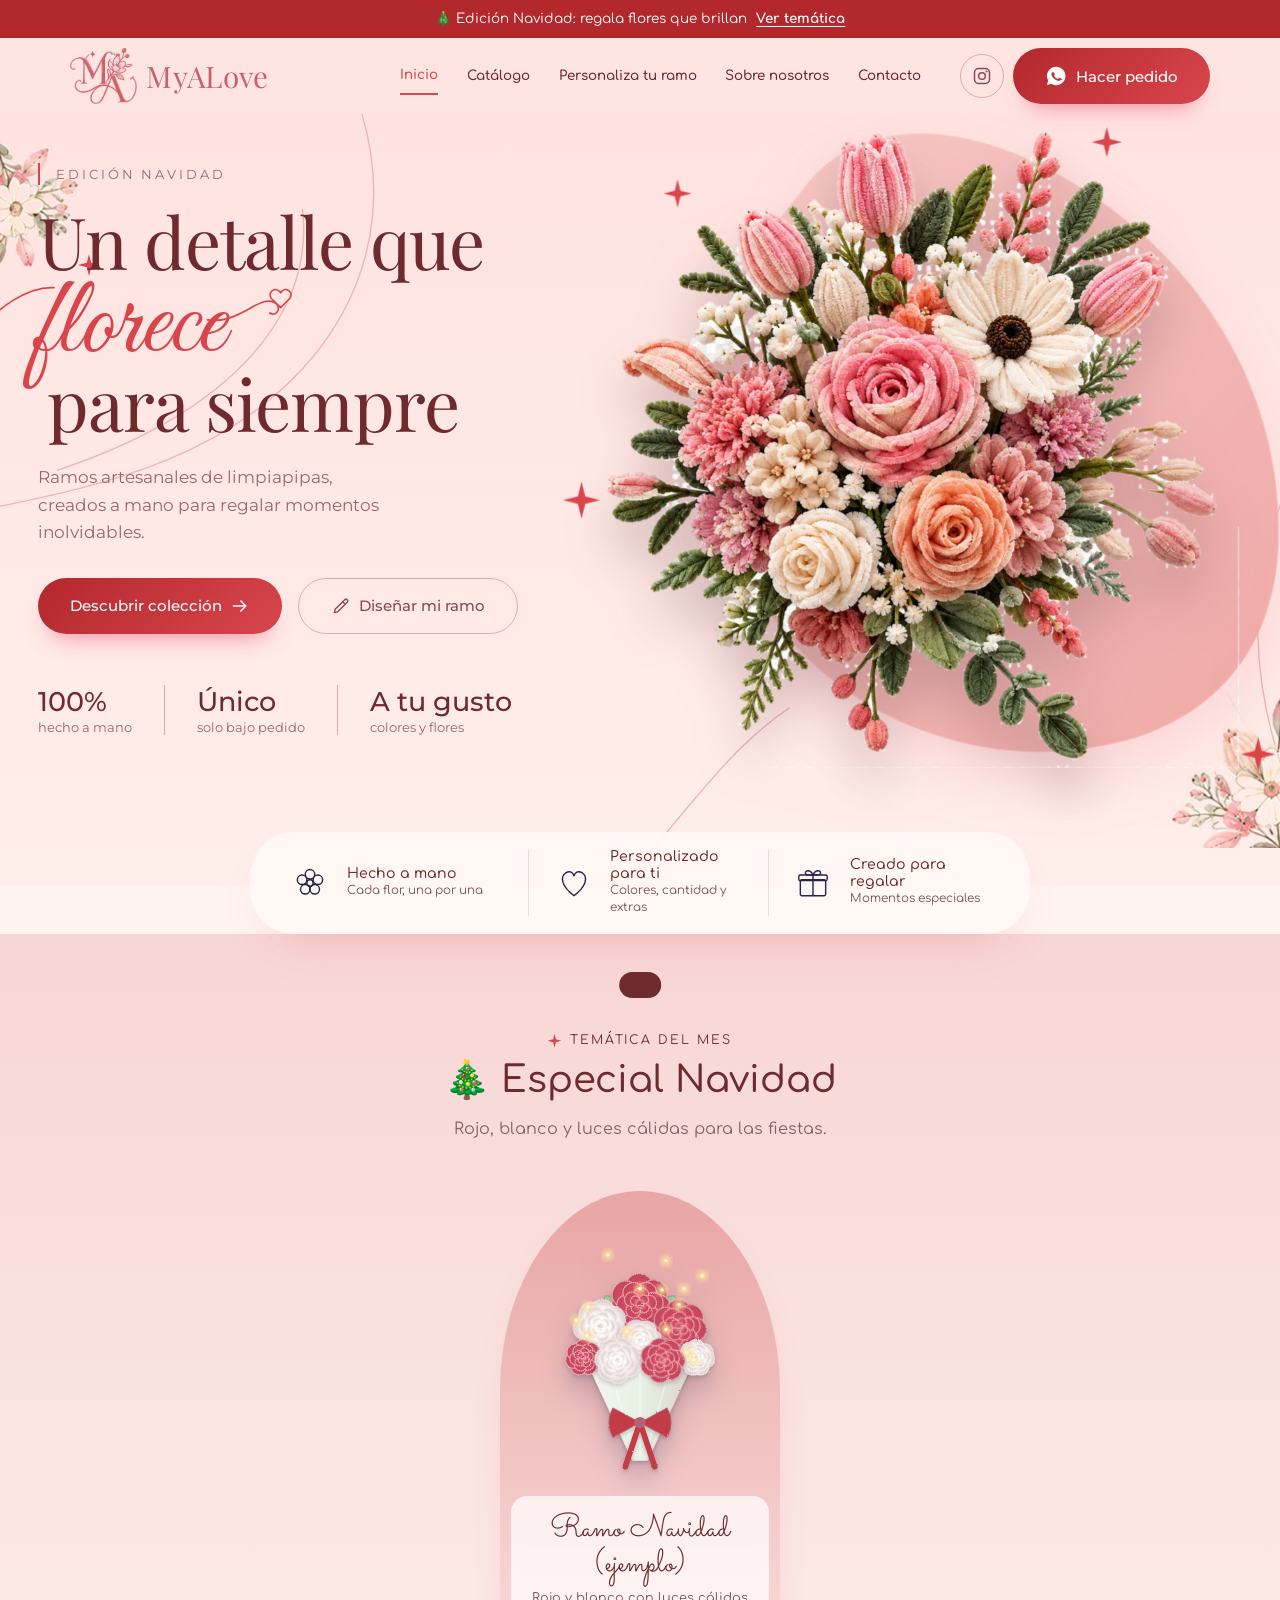
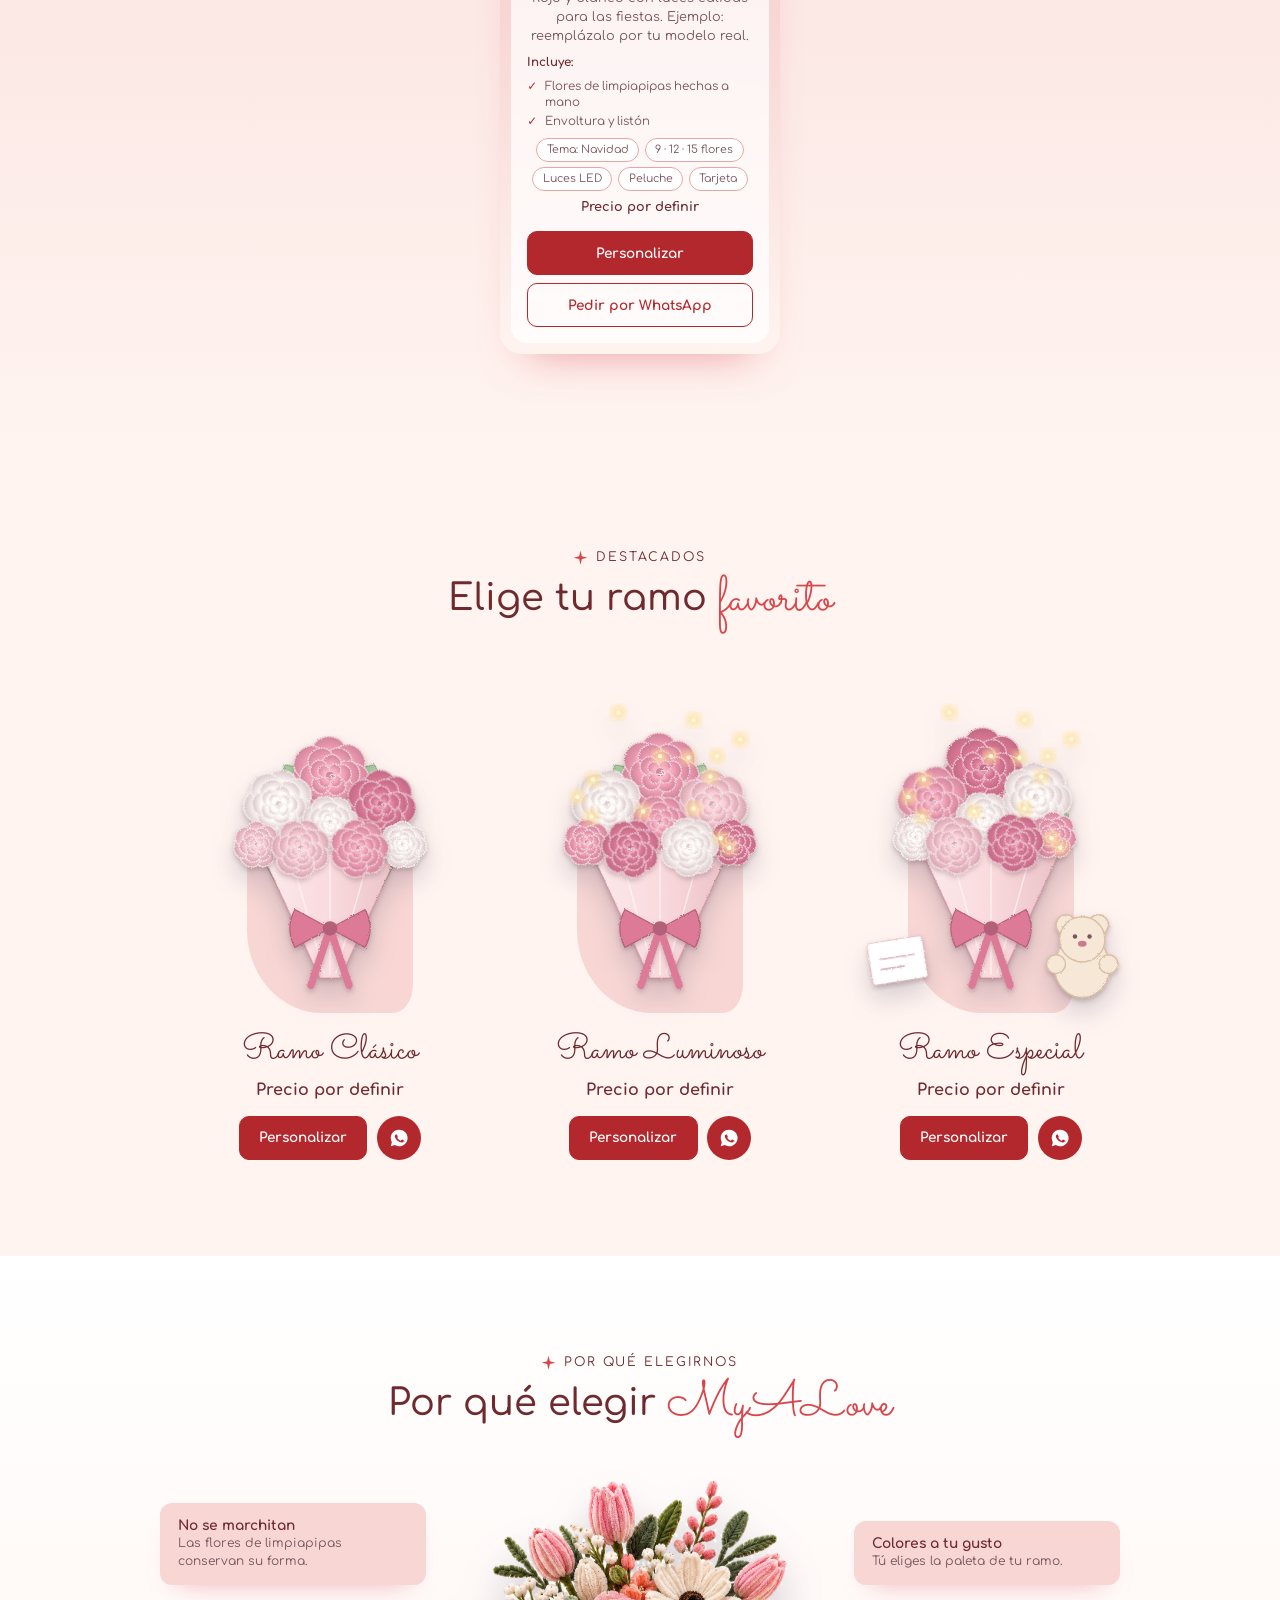
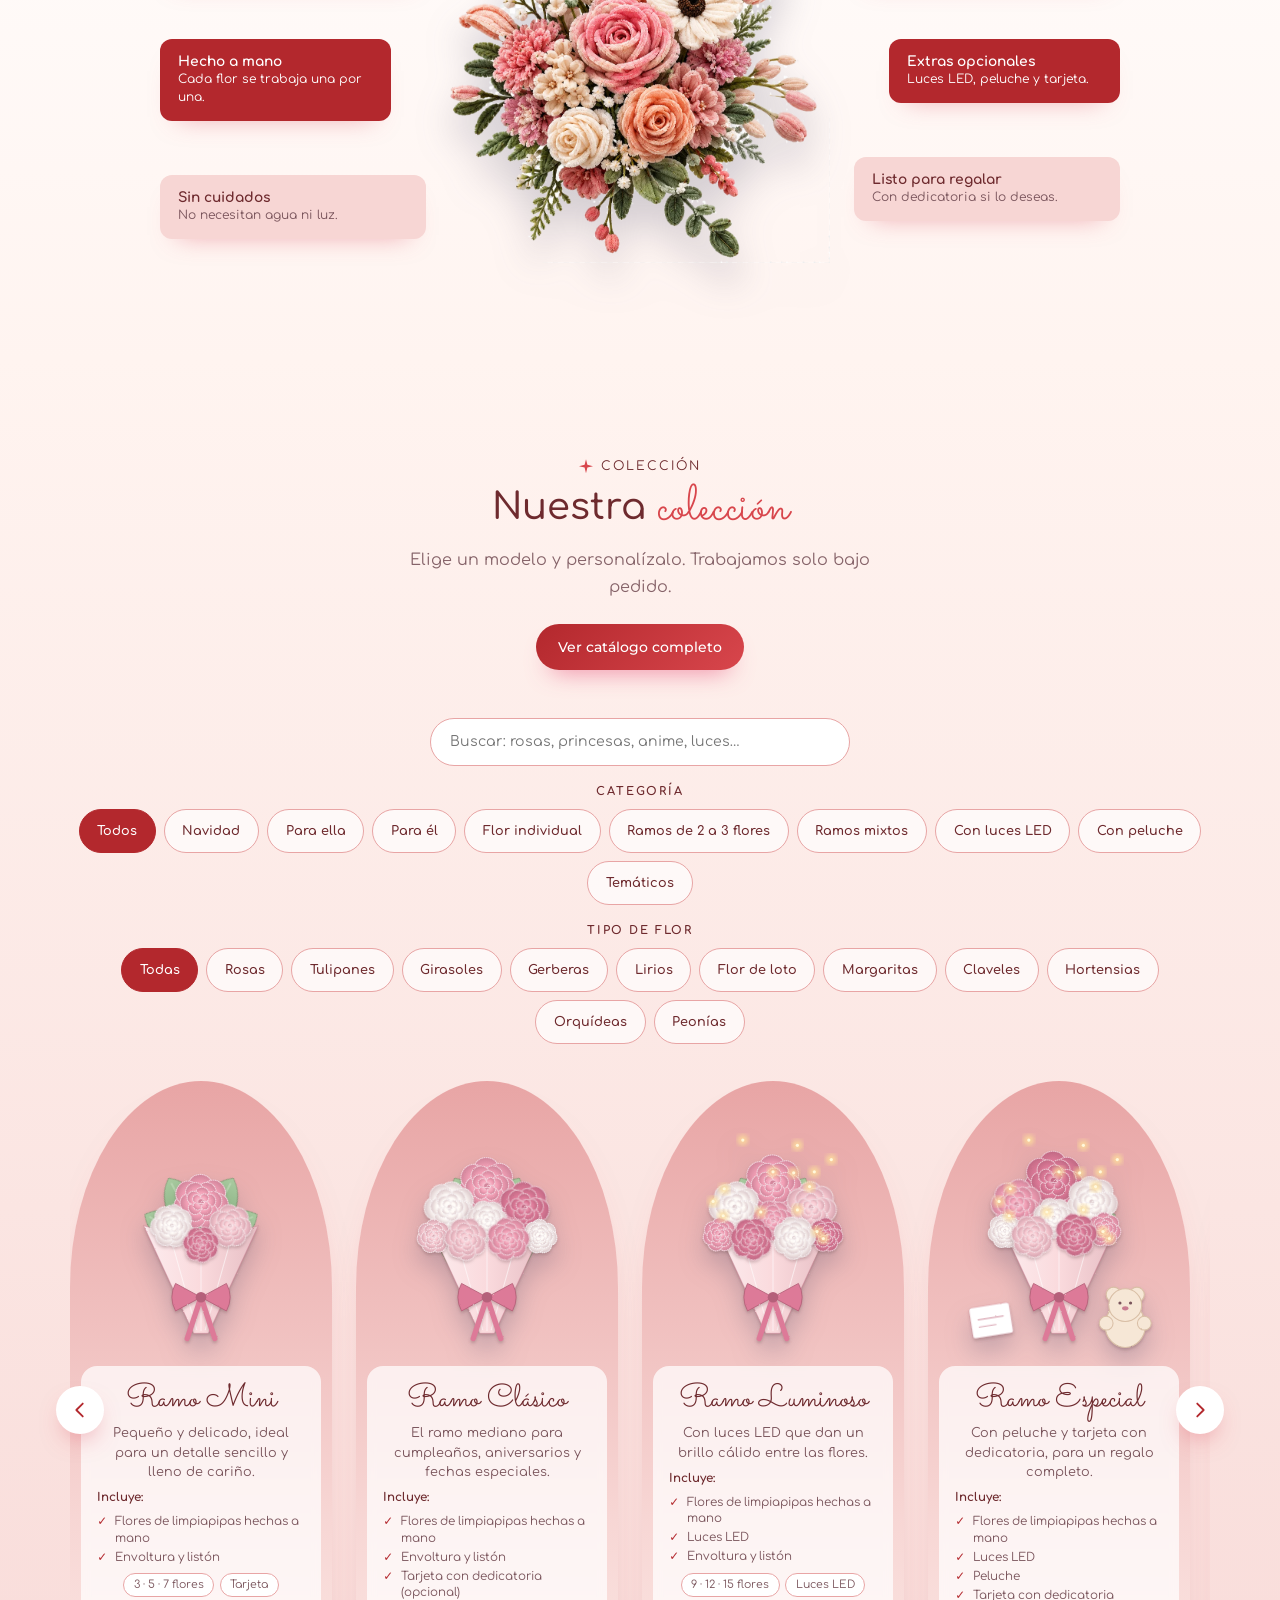
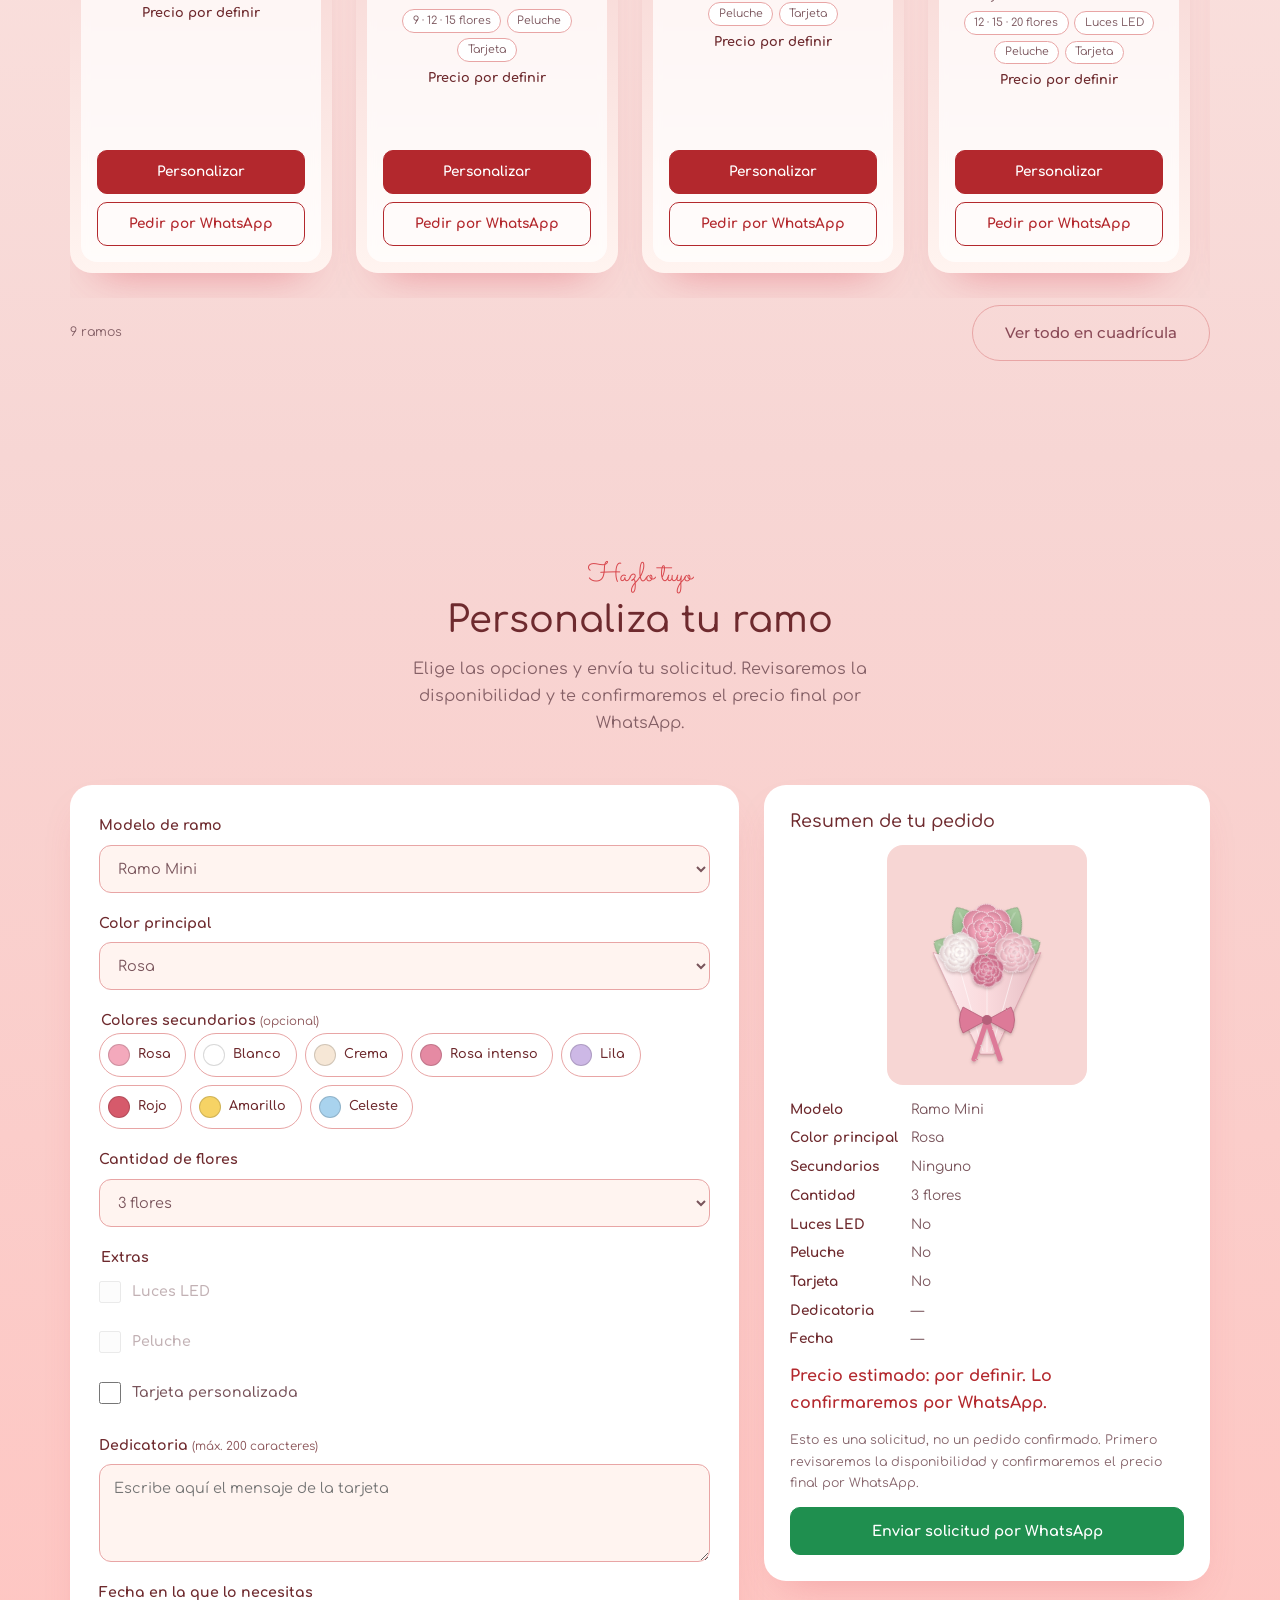
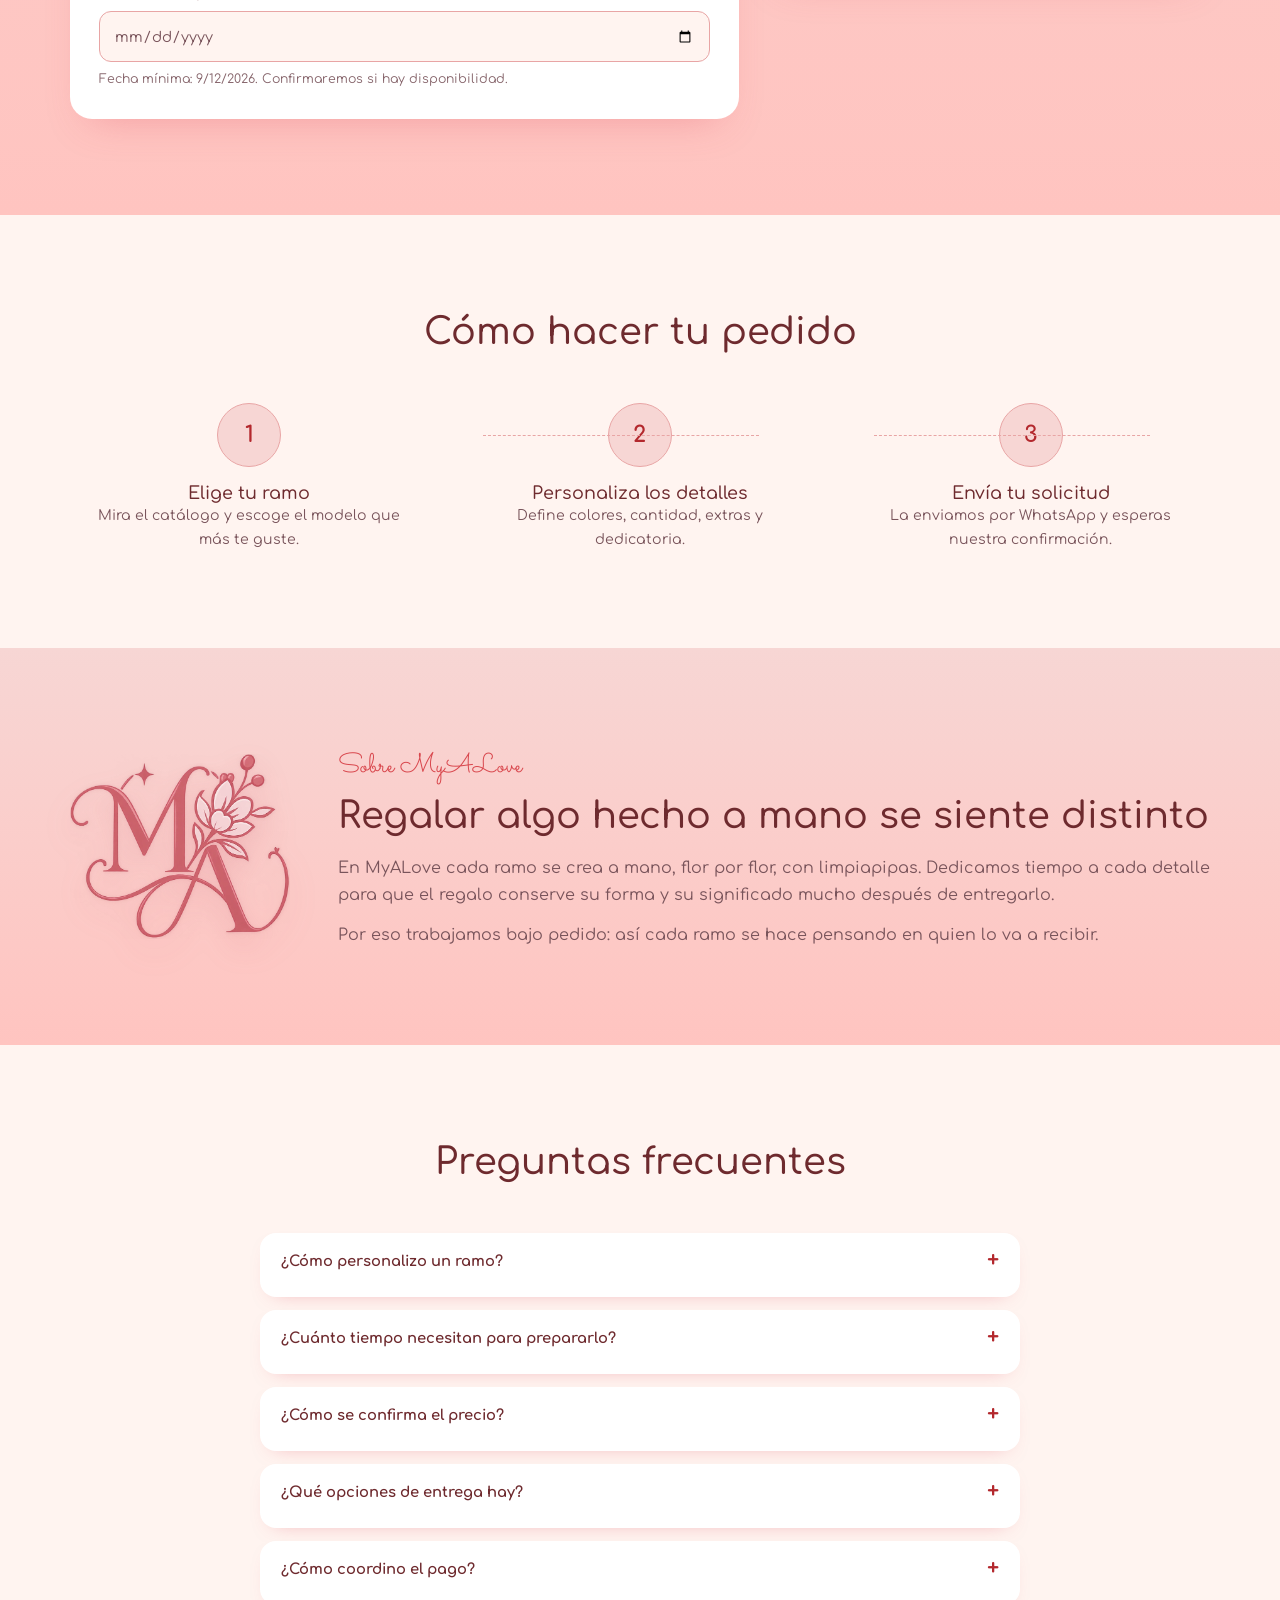
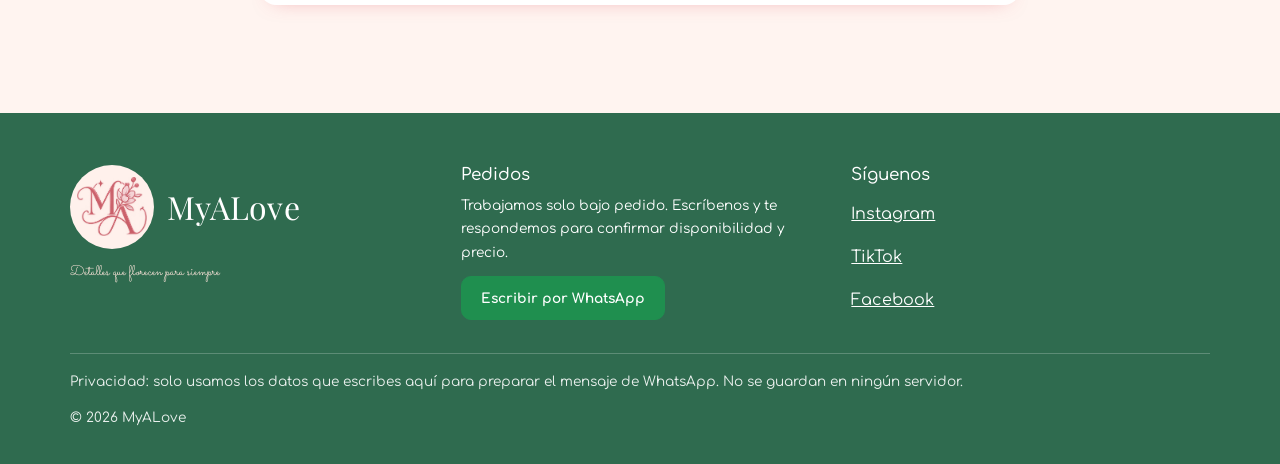
==== index.html @ 355e10c2 "Add files via upload" ====
<!DOCTYPE html>
<html lang="es">
<head>
  <meta charset="UTF-8">
  <meta name="viewport" content="width=device-width, initial-scale=1">
  <title>MyALove · Ramos artesanales de limpiapipas</title>
  <meta name="description" content="Ramos artesanales de limpiapipas, personalizados y hechos a mano. Detalles que florecen para siempre.">
  <meta name="theme-color" content="#FFE9E3">
  <link rel="icon" href="assets/icons/favicon.png" type="image/png">
  <link rel="preconnect" href="https://fonts.googleapis.com">
  <link rel="preconnect" href="https://fonts.gstatic.com" crossorigin>
  <link href="https://fonts.googleapis.com/css2?family=Comfortaa:wght@400;500;600;700&family=Sacramento&family=Playfair+Display:wght@400;500&family=Great+Vibes&family=Montserrat:wght@400;500&display=swap" rel="stylesheet">
  <link rel="stylesheet" href="css/styles.css">
</head>
<body>
  <div class="season-bar" id="seasonBar" hidden></div>
  <a class="skip" href="#contenido">Saltar al contenido</a>

  <!-- ============ ENCABEZADO ============ -->
  <header class="header">
    <div class="container header__in">
      <a href="#inicio" class="brand" aria-label="MyALove, ir al inicio">
        <img class="brand__mark" src="assets/images/logo-ma.webp" alt="" width="700" height="587">
        <span class="brand__word">MyALove</span>
      </a>
      <button class="burger" id="burger" aria-expanded="false" aria-controls="menu" aria-label="Abrir menú"><span></span><span></span><span></span></button>
      <nav class="nav" id="menu" aria-label="Principal">
        <a href="#inicio" class="is-active">Inicio</a>
        <a href="#catalogo">Catálogo</a>
        <a href="#personaliza">Personaliza tu ramo</a>
        <a href="#nosotros">Sobre nosotros</a>
        <a href="#contacto">Contacto</a>
        <span class="nav__icons">
          <a id="hdrIg" class="circle circle--navy" href="#" target="_blank" rel="noopener" aria-label="Instagram de MyALove"><svg viewBox="0 0 24 24" width="20" height="20" aria-hidden="true"><g fill="none" stroke="currentColor" stroke-width="1.8"><rect x="3" y="3" width="18" height="18" rx="5"/><circle cx="12" cy="12" r="4"/></g><circle cx="17.5" cy="6.5" r="1.2" fill="currentColor"/></svg></a>
          <a href="#personaliza" class="btn btn--pill btn--head"><svg viewBox="0 0 24 24" width="22" height="22" aria-hidden="true"><path fill="currentColor" d="M12 2a10 10 0 0 0-8.6 15l-1.3 4.8 4.9-1.3A10 10 0 1 0 12 2zm5.2 14.1c-.2.6-1.2 1.2-1.7 1.2-.4.1-1 .1-1.6-.1-.4-.1-.9-.3-1.5-.6-2.6-1.1-4.3-3.800-4.400-4-.1-.2-1-1.300-1-2.500s.6-1.800.9-2c.2-.3.5-.3.700-.3h.5c.2 0 .4 0 .6.500.2.600.8 2 .8 2.100.1.100.1.300 0 .500-.1.200-.2.300-.3.500-.2.200-.3.300-.1.600.2.300.7 1.200 1.500 1.900 1 .9 1.900 1.200 2.200 1.300.3.100.4.100.6-.1.200-.2.700-.8.900-1.100.2-.3.400-.2.600-.1.300.1 1.700.8 2 1 .3.1.5.2.500.3.100.1.100.6-.1 1.200z"/></svg>Hacer pedido</a>
        </span>
      </nav>
    </div>
  </header>

  <main id="contenido">
    <!-- ============ PORTADA 3D ============ -->
    <section class="hero" id="inicio">
      <svg class="rings" viewBox="0 0 1418 780" preserveAspectRatio="xMidYMid slice" aria-hidden="true"><g fill="none" style="stroke:var(--pink2)" stroke-width="1.4" opacity=".75"><path d="M428 0 C 470 140 400 280 230 350 C 150 383 60 395 0 410"/><path d="M368 96 C 380 200 300 300 120 360"/><path d="M1418 360 C 1340 470 1340 640 1418 740"/><path d="M1418 300 C 1300 420 1310 620 1418 780"/><path d="M690 780 C 760 700 800 640 860 600"/></g></svg>
      <img class="corner corner--l" src="assets/images/esquina-izq.webp" alt="" aria-hidden="true" width="276" height="420">
      <img class="corner corner--r" src="assets/images/esquina-der.webp" alt="" aria-hidden="true" width="354" height="465">
      <span class="spark s4" aria-hidden="true"></span>
      <div class="petals" aria-hidden="true" id="petals"></div>
      <div class="container hero__in">
        <div class="hero__text">
          <p class="eyebrow" id="heroEyebrow">Flores artesanales</p>
          <h1>
            <span class="h1__a">Un detalle que</span>
            <span class="florece">florece<svg class="swash swash--l" viewBox="0 0 150 120" aria-hidden="true"><path d="M138 6 C 96 4 38 40 20 80 C 10 102 22 112 36 100 C 52 86 40 62 22 74" fill="none" stroke="currentColor" stroke-width="2.6" stroke-linecap="round"/></svg><svg class="swash swash--r" viewBox="0 0 130 70" aria-hidden="true"><path d="M2 50 C 30 54 52 40 70 30 C 82 24 90 20 100 24 C 112 30 106 46 94 40" fill="none" stroke="currentColor" stroke-width="2.6" stroke-linecap="round"/><path d="M104 8 C 98 -2 84 6 90 16 L 104 30 L 118 16 C 124 6 110 -2 104 8Z" fill="none" stroke="currentColor" stroke-width="2.4" stroke-linejoin="round" transform="translate(6 2)"/></svg></span>
            <span class="h1__b">para siempre</span>
          </h1>
          <p class="lead">Ramos artesanales de limpiapipas, creados a mano para regalar momentos inolvidables.</p>
          <div class="hero__btns">
            <a href="#catalogo" class="btn btn--pill">Descubrir colección
              <svg viewBox="0 0 24 24" width="20" height="20" aria-hidden="true"><path d="M4 12h15M13 6l6 6-6 6" fill="none" stroke="currentColor" stroke-width="1.8" stroke-linecap="round" stroke-linejoin="round"/></svg></a>
            <a href="#personaliza" class="btn btn--pill btn--ghost">
              <svg viewBox="0 0 24 24" width="20" height="20" aria-hidden="true"><path d="M4 20l1-4L16.500 4.500a2 2 0 0 1 3 3L8 19z M14 7l3 3" fill="none" stroke="currentColor" stroke-width="1.7" stroke-linecap="round" stroke-linejoin="round"/></svg>Diseñar mi ramo</a>
          </div>
          <ul class="facts">
            <li><strong>100%</strong><span>hecho a mano</span></li>
            <li><strong>Único</strong><span>solo bajo pedido</span></li>
            <li><strong>A tu gusto</strong><span>colores y flores</span></li>
          </ul>
        </div>
        <div class="hero__stage" id="stage">
          <div class="hero__3d" id="tilt">
            <svg class="blob" viewBox="0 0 600 640" aria-hidden="true"><defs><linearGradient id="blobg" x1="0" y1="0" x2="1" y2="1"><stop offset="0" style="stop-color:var(--blob1)"/><stop offset="1" style="stop-color:var(--blob2)"/></linearGradient></defs><path fill="url(#blobg)" d="M118 58 C 168 -6 262 -8 352 36 C 480 98 592 226 598 396 C 604 520 540 604 424 628 C 300 654 168 606 92 510 C 16 414 -6 292 34 190 C 52 142 84 100 118 58Z"/></svg>
            <span class="spark sa" aria-hidden="true"></span><span class="spark sb" aria-hidden="true"></span><span class="spark sc" aria-hidden="true"></span><span class="spark sd" aria-hidden="true"></span>
            <!-- Para usar Spline: pega la URL en js/config.js; esta imagen queda como respaldo -->
            <img id="heroFallback" class="hero__bouquet" src="assets/images/hero-ramo.webp" alt="Ramo artesanal de flores de limpiapipas en tonos rosa, durazno y crema, con tulipanes, rosas y follaje" width="989" height="1000">
          </div>
        </div>
      </div>
    </section>

    <!-- ============ CONFIANZA ============ -->
    <section class="trust" aria-label="Por qué elegirnos">
      <div class="container trust__in reveal">
        <div class="trust__item">
          <span class="ico"><svg viewBox="0 0 48 48" aria-hidden="true"><g fill="none" stroke="#27264A" stroke-width="1.8" stroke-linecap="round"><circle cx="24" cy="24" r="4"/><circle cx="24" cy="13" r="6"/><circle cx="34" cy="20" r="6"/><circle cx="30" cy="32" r="6"/><circle cx="18" cy="32" r="6"/><circle cx="14" cy="20" r="6"/></g></svg></span>
          <div><h3>Hecho a mano</h3><p>Cada flor, una por una</p></div>
        </div>
        <div class="trust__item">
          <span class="ico"><svg viewBox="0 0 48 48" aria-hidden="true"><path d="M24 40 C8 28 6 16 14 11 c5-3 9 0 10 4 c1-4 5-7 10-4 c8 5 6 17-10 29z" fill="none" stroke="#27264A" stroke-width="1.8" stroke-linejoin="round"/></svg></span>
          <div><h3>Personalizado para ti</h3><p>Colores, cantidad y extras</p></div>
        </div>
        <div class="trust__item">
          <span class="ico"><svg viewBox="0 0 48 48" aria-hidden="true"><g fill="none" stroke="#27264A" stroke-width="1.8" stroke-linejoin="round"><rect x="8" y="20" width="32" height="20" rx="2"/><rect x="6" y="14" width="36" height="7" rx="2"/><path d="M24 14v26M24 14c-3-8-12-6-9-1 1 1 5 1 9 1zM24 14c3-8 12-6 9-1-1 1-5 1-9 1z"/></g></svg></span>
          <div><h3>Creado para regalar</h3><p>Momentos especiales</p></div>
        </div>
      </div>
    </section>

    <!-- ============ TEMÁTICA DEL MES (aparece sola) ============ -->
    <section class="section season-sec" id="temporada" hidden>
      <div class="container">
        <header class="section__head">
          <p class="kicker"><i class="star"></i><span id="seasonKicker">Temática del mes</span></p>
          <h2 id="seasonTitle"></h2>
          <p class="muted" id="seasonDesc"></p>
        </header>
        <div class="sgrid" id="seasonGrid"></div>
      </div>
    </section>

    <!-- ============ RAMOS DESTACADOS ============ -->
    <section class="section" id="destacados">
      <div class="container">
        <header class="section__head reveal">
          <p class="kicker"><i class="star"></i>Destacados</p>
          <h2>Elige tu ramo <span class="accent">favorito</span></h2>
        </header>
        <div class="feat-grid" id="featuredGrid" aria-live="polite"></div>
      </div>
    </section>

    <!-- ============ POR QUÉ MyALove ============ -->
    <section class="section why" id="porque">
      <div class="container">
        <header class="section__head reveal">
          <p class="kicker"><i class="star"></i>Por qué elegirnos</p>
          <h2>Por qué elegir <span class="accent">MyALove</span></h2>
        </header>
        <div class="why__map reveal">
          <div class="why__col why__col--l">
            <div class="tag"><h3>No se marchitan</h3><p>Las flores de limpiapipas conservan su forma.</p></div>
            <div class="tag tag--hi"><h3>Hecho a mano</h3><p>Cada flor se trabaja una por una.</p></div>
            <div class="tag"><h3>Sin cuidados</h3><p>No necesitan agua ni luz.</p></div>
          </div>
          <img class="why__img" src="assets/images/hero-ramo.webp" alt="Ramo artesanal de flores de limpiapipas en tonos rosa, durazno y crema" width="989" height="1000" loading="lazy">
          <div class="why__col why__col--r">
            <div class="tag"><h3>Colores a tu gusto</h3><p>Tú eliges la paleta de tu ramo.</p></div>
            <div class="tag tag--hi"><h3>Extras opcionales</h3><p>Luces LED, peluche y tarjeta.</p></div>
            <div class="tag"><h3>Listo para regalar</h3><p>Con dedicatoria si lo deseas.</p></div>
          </div>
        </div>
      </div>
    </section>

    <!-- ============ COLECCIÓN (CARRUSEL + CATEGORÍAS) ============ -->
    <section class="section section--collection" id="catalogo">
      <div class="container">
        <header class="section__head reveal">
          <p class="kicker"><i class="star"></i>Colección</p>
          <h2>Nuestra <span class="accent">colección</span></h2>
          <p class="muted">Elige un modelo y personalízalo. Trabajamos solo bajo pedido.</p>
          <div class="pdf-btns">
            <a id="pdfView" class="btn btn--pill btn--small" href="catalogo.html" target="_blank" rel="noopener">Ver catálogo completo</a>
          </div>
        </header>

        <div class="toolbar">
          <div class="search">
            <label for="catSearch" class="sr">Buscar ramo</label>
            <input type="search" id="catSearch" placeholder="Buscar: rosas, princesas, anime, luces…" autocomplete="off">
          </div>
          <div class="filter-group"><p class="fl-label" id="lblCat">Categoría</p><div class="filters" id="catFilters" role="group" aria-labelledby="lblCat"></div></div>
          <div class="filter-group"><p class="fl-label" id="lblFlor">Tipo de flor</p><div class="filters" id="flowerFilters" role="group" aria-labelledby="lblFlor"></div></div>
        </div>

        <div class="carousel" id="carousel" role="region" aria-roledescription="carrusel" aria-label="Colección de ramos">
          <button class="car__btn car__btn--prev" id="carPrev" type="button" aria-label="Ver ramos anteriores"><svg viewBox="0 0 24 24" width="22" height="22" aria-hidden="true"><path d="M15 5l-7 7 7 7" fill="none" stroke="currentColor" stroke-width="2" stroke-linecap="round" stroke-linejoin="round"/></svg></button>
          <div class="track" id="productGrid" tabindex="0" aria-live="polite"><p class="muted">Cargando ramos…</p></div>
          <button class="car__btn car__btn--next" id="carNext" type="button" aria-label="Ver más ramos"><svg viewBox="0 0 24 24" width="22" height="22" aria-hidden="true"><path d="M9 5l7 7-7 7" fill="none" stroke="currentColor" stroke-width="2" stroke-linecap="round" stroke-linejoin="round"/></svg></button>
        </div>
        <div class="car__foot">
          <p class="hint" id="catCount" role="status"></p>
          <button class="btn btn--pill btn--ghost btn--small" id="gridToggle" type="button" aria-pressed="false">Ver todo en cuadrícula</button>
        </div>
      </div>
    </section>

    <!-- ============ PERSONALIZADOR ============ -->
    <section class="section section--pink" id="personaliza">
      <div class="container">
        <header class="section__head reveal">
          <p class="script">Hazlo tuyo</p>
          <h2>Personaliza tu ramo</h2>
          <p class="muted">Elige las opciones y envía tu solicitud. Revisaremos la disponibilidad y te confirmaremos el precio final por WhatsApp.</p>
        </header>

        <div class="custom">
          <form id="customForm" class="card custom__form" novalidate>
            <div class="field">
              <label for="fModel">Modelo de ramo</label>
              <select id="fModel" required></select>
            </div>

            <div class="field">
              <label for="fMain">Color principal</label>
              <select id="fMain" required></select>
            </div>

            <fieldset class="field">
              <legend>Colores secundarios <small>(opcional)</small></legend>
              <div class="chips" id="fSecondary"></div>
            </fieldset>

            <div class="field">
              <label for="fQty">Cantidad de flores</label>
              <select id="fQty" required></select>
            </div>

            <fieldset class="field">
              <legend>Extras</legend>
              <label class="switch" id="rowLed"><input type="checkbox" id="fLed"><span>Luces LED</span></label>
              <label class="switch" id="rowPlush"><input type="checkbox" id="fPlush"><span>Peluche</span></label>
              <label class="switch" id="rowCard"><input type="checkbox" id="fCard"><span>Tarjeta personalizada</span></label>
            </fieldset>

            <div class="field">
              <label for="fNote">Dedicatoria <small>(máx. 200 caracteres)</small></label>
              <textarea id="fNote" rows="3" maxlength="200" placeholder="Escribe aquí el mensaje de la tarjeta"></textarea>
            </div>

            <div class="field">
              <label for="fDate">Fecha en la que lo necesitas</label>
              <input type="date" id="fDate">
              <p class="hint" id="dateHint"></p>
            </div>

            <p class="error" id="formError" role="alert" hidden></p>
          </form>

          <aside class="card summary" aria-labelledby="sumTitle">
            <h3 id="sumTitle">Resumen de tu pedido</h3>
            <img id="sumImg" src="" alt="" width="200" height="240">
            <dl id="sumList"></dl>
            <p class="price" id="sumPrice"></p>
            <p class="hint">Esto es una solicitud, no un pedido confirmado. Primero revisaremos la disponibilidad y confirmaremos el precio final por WhatsApp.</p>
            <button class="btn btn--wa" id="sendWa" type="button">Enviar solicitud por WhatsApp</button>
          </aside>
        </div>
      </div>
    </section>

    <!-- ============ CÓMO PEDIR ============ -->
    <section class="section" id="como">
      <div class="container">
        <header class="section__head reveal">
          <h2>Cómo hacer tu pedido</h2>
        </header>
        <ol class="steps reveal">
          <li><span class="steps__n">1</span><h3>Elige tu ramo</h3><p>Mira el catálogo y escoge el modelo que más te guste.</p></li>
          <li><span class="steps__n">2</span><h3>Personaliza los detalles</h3><p>Define colores, cantidad, extras y dedicatoria.</p></li>
          <li><span class="steps__n">3</span><h3>Envía tu solicitud</h3><p>La enviamos por WhatsApp y esperas nuestra confirmación.</p></li>
        </ol>
      </div>
    </section>

    <!-- ============ SOBRE NOSOTROS ============ -->
    <section class="section section--pink" id="nosotros">
      <div class="container about reveal">
        <div class="about__mark"><img src="assets/images/logo-ma.webp" alt="Logotipo de MyALove: letras M y A entrelazadas con una flor" width="700" height="587" loading="lazy"></div>
        <div>
          <p class="script">Sobre MyALove</p>
          <h2>Regalar algo hecho a mano se siente distinto</h2>
          <p>En MyALove cada ramo se crea a mano, flor por flor, con limpiapipas. Dedicamos tiempo a cada detalle para que el regalo conserve su forma y su significado mucho después de entregarlo.</p>
          <p>Por eso trabajamos bajo pedido: así cada ramo se hace pensando en quien lo va a recibir.</p>
        </div>
      </div>
    </section>

    <!-- ============ PREGUNTAS FRECUENTES ============ -->
    <section class="section" id="faq">
      <div class="container container--narrow">
        <header class="section__head reveal"><h2>Preguntas frecuentes</h2></header>
        <!-- EDITA aquí las respuestas con tus condiciones reales -->
        <details><summary>¿Cómo personalizo un ramo?</summary><p>Entra a «Personaliza tu ramo», elige modelo, colores, cantidad y extras, y envía la solicitud por WhatsApp.</p></details>
        <details><summary>¿Cuánto tiempo necesitan para prepararlo?</summary><p>[POR DEFINIR] Indica aquí tu tiempo real de preparación.</p></details>
        <details><summary>¿Cómo se confirma el precio?</summary><p>Revisamos tu solicitud y te confirmamos el precio final y la disponibilidad por WhatsApp.</p></details>
        <details><summary>¿Qué opciones de entrega hay?</summary><p>[POR DEFINIR] Indica aquí si entregas a domicilio, en punto de encuentro o recojo, y las zonas.</p></details>
        <details><summary>¿Cómo coordino el pago?</summary><p>[POR DEFINIR] Indica aquí tus medios de pago y si pides adelanto.</p></details>
      </div>
    </section>
  </main>

  <!-- ============ PIE ============ -->
  <footer class="footer" id="contacto">
    <div class="container footer__in">
      <div>
        <a href="#inicio" class="footer__brand" aria-label="MyALove, volver al inicio"><span class="footer__badge"><img src="assets/images/logo-ma.webp" alt="" width="700" height="587" loading="lazy"></span><span class="brand__word">MyALove</span></a>
        <p class="script">Detalles que florecen para siempre</p>
      </div>
      <div>
        <h3>Pedidos</h3>
        <p>Trabajamos solo bajo pedido. Escríbenos y te respondemos para confirmar disponibilidad y precio.</p>
        <button class="btn btn--wa btn--small" id="footerWa" type="button">Escribir por WhatsApp</button>
      </div>
      <div>
        <h3>Síguenos</h3>
        <ul class="social">
          <li><a id="lnkIg" href="#" target="_blank" rel="noopener">Instagram</a></li>
          <li><a id="lnkTt" href="#" target="_blank" rel="noopener">TikTok</a></li>
          <li><a id="lnkFb" href="#" target="_blank" rel="noopener">Facebook</a></li>
        </ul>
      </div>
    </div>
    <div class="container footer__legal">
      <p>Privacidad: solo usamos los datos que escribes aquí para preparar el mensaje de WhatsApp. No se guardan en ningún servidor.</p>
      <p>© <span id="year"></span> MyALove</p>
    </div>
  </footer>

  <div class="toast" id="toast" role="status" aria-live="polite"></div>

  <script src="js/config.js"></script>
  <script src="js/main.js"></script>
</body>
</html>
---- css/styles.css ----
/* ===== VARIABLES (cambia colores y fuentes aquí) ===== */
:root{
  --bg:#FFF1EC; --peach:#FFE6DC; --pink:#FFD6D8; --pink2:#F7B9C2;
  --coral:#E8587F; --coral-soft:#F4708F; --navy:#7A4852; --text:#79545B;
  --deep:#A86B7A; --white:#fff;
  --title:#8A4A57; --hero-a:#FFE7E1; --hero-b:#FFEEE9; --blob1:#FFDADB; --blob2:#FFC9CD;
  --font:'Comfortaa',system-ui,sans-serif; --script:'Sacramento',cursive;
  --r:22px; --shadow:0 18px 40px -20px rgba(220,74,93,.35);
}
*{box-sizing:border-box;margin:0}
html{scroll-behavior:smooth;scroll-padding-top:84px}
body{font-family:var(--font);color:var(--text);background:var(--bg);line-height:1.7;font-size:1rem;overflow-x:hidden}
img{max-width:100%;height:auto;display:block}
a{color:inherit}
:focus-visible{outline:3px solid var(--coral);outline-offset:3px;border-radius:8px}
.skip{position:absolute;left:-999px;top:8px;background:var(--coral);color:#fff;padding:.6rem 1rem;border-radius:8px;z-index:100}
.skip:focus{left:8px}
.container{width:min(1140px,92%);margin-inline:auto}
.container--narrow{width:min(760px,92%)}
h1,h2,h3{font-family:var(--font);font-weight:500;line-height:1.2;color:var(--navy)}
h1{font-size:clamp(2.2rem,5.2vw,3.7rem);letter-spacing:-.01em}
h2{font-size:clamp(1.6rem,3.4vw,2.3rem)}
h3{font-size:1.1rem}
.accent{font-family:var(--script);color:var(--coral-soft);font-weight:400;font-size:1.35em;line-height:1}
.script{font-family:var(--script);font-size:1.7rem;color:var(--coral-soft)}
.lead{font-size:1rem;max-width:36ch;margin:1.2rem 0 1.8rem}
.muted{opacity:.9;max-width:56ch;margin:.8rem auto 0}
.eyebrow{display:inline-block;border-left:3px solid var(--coral);padding-left:.8rem;font-size:.78rem;letter-spacing:.14em;text-transform:uppercase;color:var(--navy);margin-bottom:1rem}
.kicker{display:inline-flex;align-items:center;gap:.5rem;font-size:.78rem;letter-spacing:.16em;text-transform:uppercase;color:var(--navy);margin-bottom:.5rem}
.star{width:14px;height:14px;background:var(--coral-soft);clip-path:polygon(50% 0,60% 40%,100% 50%,60% 60%,50% 100%,40% 60%,0 50%,40% 40%)}

/* ===== BOTONES ===== */
.btn{display:inline-flex;align-items:center;justify-content:center;gap:.5rem;min-height:48px;padding:.75rem 1.7rem;border-radius:10px;border:1.5px solid var(--coral);background:var(--coral);color:#fff;font:700 .9rem var(--font);text-decoration:none;cursor:pointer;transition:transform .25s,box-shadow .25s,background .25s}
.btn:hover{transform:translateY(-2px);box-shadow:var(--shadow)}
.btn--ghost{background:transparent;color:var(--coral)}
.btn--ghost:hover{background:var(--pink)}
.btn--wa{background:#1f8f4f;border-color:#1f8f4f}
.btn--small{min-height:44px;padding:.5rem 1.2rem;font-size:.85rem}
.circle{display:inline-grid;place-items:center;width:44px;height:44px;border-radius:50%;border:0;cursor:pointer;color:#fff;text-decoration:none;transition:transform .2s}
.circle:hover{transform:scale(1.08)}
.circle--navy{background:transparent;color:#8A4A57;border:1.5px solid var(--pink2)}.circle--coral{background:var(--coral)}

/* ===== ENCABEZADO ===== */
.header{position:sticky;top:0;z-index:50;background:color-mix(in srgb,var(--hero-a) 92%,transparent);backdrop-filter:blur(10px)}
.header__in{display:flex;align-items:center;justify-content:space-between;min-height:76px;gap:1rem}
.nav{display:flex;align-items:center;gap:1.8rem}
.nav>a{text-decoration:none;font-weight:600;font-size:.84rem;color:var(--navy);padding:.4rem 0}
.nav>a:hover,.nav>a.is-active{color:var(--coral-soft)}
.nav>a.is-active{border-bottom:2px solid var(--coral-soft)}
.brand{display:flex;align-items:center;gap:.6rem;text-decoration:none}
.brand__mark{height:56px;width:auto}
.brand__word{font-family:'Playfair Display',Georgia,serif;font-size:1.85rem;line-height:1;color:#CC5F6E;letter-spacing:.01em}
.btn--head{min-height:48px;padding:.5rem 1.5rem;font-size:.88rem;gap:.55rem;box-shadow:none}
.nav__icons{display:flex;align-items:center;gap:.6rem;margin-left:.6rem}
.burger{display:none;width:48px;height:48px;border:0;background:none;cursor:pointer;flex-direction:column;justify-content:center;gap:6px;align-items:center}
.burger span{width:24px;height:2px;background:var(--navy);transition:.3s}
.burger[aria-expanded="true"] span:nth-child(1){transform:translateY(8px) rotate(45deg)}
.burger[aria-expanded="true"] span:nth-child(2){opacity:0}
.burger[aria-expanded="true"] span:nth-child(3){transform:translateY(-8px) rotate(-45deg)}

/* ===== PORTADA (igual a tu diseño) ===== */
.hero{position:relative;overflow:hidden;background:linear-gradient(180deg,var(--hero-a) 0%,var(--hero-b) 100%);padding:1.5rem 0 8rem}
.hero .container{width:min(1280px,94%)}
.rings{position:absolute;inset:0;width:100%;height:100%;pointer-events:none}
.corner{position:absolute;pointer-events:none}
.corner--l{top:20px;left:0;width:92px}
.corner--r{bottom:38px;right:0;width:118px}
.hero__in{display:grid;grid-template-columns:.95fr 1.1fr;align-items:center;gap:1rem;position:relative;z-index:2}
.hero .eyebrow{border-left:2px solid var(--coral-soft);color:#9A6670;font-family:'Montserrat',var(--font);font-size:.82rem;letter-spacing:.22em;margin-bottom:1.1rem;padding-left:1rem}
.hero h1{font-family:'Playfair Display',Georgia,serif;font-weight:400;color:var(--title);font-size:clamp(2.9rem,5.6vw,5rem);line-height:1.04;letter-spacing:-.015em}
.hero h1 span{display:block}
.florece{position:relative;font-family:'Great Vibes','Sacramento',cursive;color:var(--coral-soft);font-size:1.5em;line-height:.9;margin:.02em 0 -.1em -.02em;width:max-content;letter-spacing:0}
.h1__b{margin-left:.12em}
.swash{position:absolute;color:var(--coral-soft);pointer-events:none;overflow:visible}
.swash--l{left:-.62em;top:.04em;width:.85em}
.swash--r{left:100%;top:.06em;width:.82em;margin-left:-.18em}
.hero .lead{font-family:'Montserrat',var(--font);font-size:1.05rem;max-width:33ch;margin:1.5rem 0 1.9rem;color:#9A6670;line-height:1.65}
.hero__btns{display:flex;flex-wrap:wrap;gap:1rem}
.btn--pill{border-radius:999px;min-height:56px;padding:.8rem 2rem;font-family:'Montserrat',var(--font);font-weight:500;font-size:.95rem;background:linear-gradient(135deg,var(--coral),var(--coral-soft));border:0;color:#fff;box-shadow:0 14px 24px -14px rgba(232,88,127,.8)}
.btn--pill.btn--ghost{background:transparent;border:1.5px solid var(--pink2);color:#8A4A57;box-shadow:none}
.btn--pill.btn--ghost:hover{background:#fff}
.facts{list-style:none;padding:0;display:flex;gap:2rem;margin-top:3.2rem}
.facts li{display:grid;line-height:1.25}
.facts li+li{border-left:1.5px solid var(--pink2);padding-left:2rem}
.facts strong{font-family:'Montserrat',var(--font);font-size:1.7rem;color:var(--title);font-weight:500}
.facts span{font-family:'Montserrat',var(--font);font-size:.82rem;color:#9A6670}

/* Escena 3D: capas a distinta profundidad que reaccionan al cursor */
.hero__stage{position:relative;display:grid;place-items:center;perspective:1200px;min-height:620px}
.hero__3d{position:relative;width:min(600px,100%);aspect-ratio:989/1000;transform-style:preserve-3d;transition:transform .18s ease-out;animation:float 6.5s ease-in-out infinite,sway3d 9s ease-in-out infinite alternate;will-change:transform}
@keyframes float{50%{translate:0 -12px}}
@keyframes sway3d{from{rotate:0 1 0 -5deg}to{rotate:0 1 0 5deg}}
.blob{position:absolute;right:-13%;top:-6%;width:104%;height:auto;transform:translateZ(-70px);filter:drop-shadow(0 30px 30px rgba(232,120,140,.18))}
.hero__bouquet{position:absolute;inset:0;width:100%;height:100%;object-fit:contain;transform:translateZ(60px);filter:drop-shadow(0 30px 22px rgba(121,84,91,.3))}
.hero__3d spline-viewer{position:absolute;inset:0;width:100%;height:100%;transform:translateZ(60px)}
.hero__stage.has-spline .hero__3d{width:min(600px,100%);height:580px;aspect-ratio:auto;animation:none}
@keyframes twinkle{50%{opacity:.4;scale:.7}}
.spark{position:absolute;width:24px;height:24px;background:var(--coral-soft);clip-path:polygon(50% 0,60% 40%,100% 50%,60% 60%,50% 100%,40% 60%,0 50%,40% 40%);animation:twinkle 4s ease-in-out infinite}
.sa{left:76%;top:1%;width:28px;height:28px;transform:translateZ(90px)}
.sb{left:10%;top:9%;width:26px;height:26px;transform:translateZ(90px);animation-delay:-1.4s}
.sc{left:-5%;top:55%;width:34px;height:34px;transform:translateZ(100px);animation-delay:-2.4s}
.sd{left:99%;top:94%;width:32px;height:32px;transform:translateZ(90px);animation-delay:-3s}
.s4{top:140px;left:78px;width:22px;height:22px;animation-delay:-1s}
.petals{position:absolute;inset:0;pointer-events:none;z-index:1}
.petal{position:absolute;top:-30px;width:14px;height:18px;background:linear-gradient(135deg,var(--pink),var(--pink2));border-radius:80% 0 80% 0;opacity:.6;animation:fall linear infinite}
@keyframes fall{to{transform:translateY(105vh) translateX(60px) rotate(360deg)}}

/* ===== BARRA FLOTANTE ===== */
.trust{margin-top:-3.4rem;position:relative;z-index:3}
.trust__in{display:grid;grid-template-columns:repeat(3,1fr);gap:1rem;background:rgba(255,248,245,.92);border-radius:44px;padding:1.1rem 2.4rem;box-shadow:0 24px 50px -30px rgba(220,74,93,.35);max-width:780px;margin-inline:auto}
.trust__item{display:flex;align-items:center;gap:.9rem}
.trust__item+.trust__item{border-left:1.5px solid var(--pink);padding-left:1.4rem}
.ico{display:grid;place-items:center;width:44px;height:44px;flex:none}
.ico svg{width:38px}
.trust__item h3{font-size:.88rem}
.trust__item p{font-size:.74rem;line-height:1.4}

/* ===== SECCIONES ===== */
.section{padding:clamp(3.5rem,8vw,6rem) 0;position:relative}
.section--pink{background:linear-gradient(180deg,var(--pink),#FFC4C0)}
.section__head{text-align:center;margin-bottom:3rem}
.card{background:#fff;border-radius:var(--r);box-shadow:var(--shadow)}

/* ===== DESTACADOS ===== */
.feat-grid{display:grid;grid-template-columns:repeat(auto-fit,minmax(230px,1fr));gap:2rem;max-width:960px;margin:0 auto}
.feat{text-align:center;display:grid;gap:.4rem;justify-items:center}
.feat__img{position:relative;width:min(260px,100%);aspect-ratio:1;display:grid;place-items:end center}
.feat__img::before{content:"";position:absolute;left:18%;right:18%;bottom:0;top:30%;background:var(--pink);border-radius:45% 45% 12% 45%/35% 35% 12% 35%;z-index:0}
.feat__img img{position:relative;z-index:1;width:112%;max-width:none;margin-bottom:-4%;transition:transform .5s;filter:drop-shadow(0 14px 12px rgba(85,83,110,.22))}
.feat:hover .feat__img img{transform:translateY(-8px) rotate(-2deg) scale(1.04)}
.feat h3{font-family:var(--script);font-size:2.2rem;font-weight:400;color:var(--navy);margin-top:.8rem;line-height:1.1}
.feat__price{font-weight:700;color:var(--navy)}
.feat__btns{display:flex;gap:.6rem;align-items:center;margin-top:.3rem}

/* ===== POR QUÉ ===== */
.why{background:linear-gradient(180deg,#fff 0%,var(--bg) 100%)}
.why__map{display:grid;grid-template-columns:1fr minmax(260px,380px) 1fr;gap:1.5rem;align-items:center;max-width:960px;margin:0 auto}
.why__col{display:grid;gap:3.4rem}
.why__img{width:100%;filter:drop-shadow(0 24px 18px rgba(85,83,110,.25));animation:float 7s ease-in-out infinite}
.tag{background:var(--pink);border-radius:12px;padding:.9rem 1.1rem;box-shadow:0 14px 26px -18px rgba(220,74,93,.5)}
.tag h3{font-size:.86rem;font-weight:700}
.tag p{font-size:.76rem;line-height:1.5}
.tag--hi{background:var(--coral);color:#fff}
.tag--hi h3{color:#fff}
.why__col--l .tag--hi{margin-right:2.2rem}
.why__col--r .tag--hi{margin-left:2.2rem}

/* ===== COLECCIÓN (ARCOS) ===== */
.section--collection{background:linear-gradient(180deg,var(--bg) 0%,var(--pink) 100%)}
.grid{display:grid;grid-template-columns:repeat(auto-fit,minmax(230px,1fr));gap:1.6rem}
.arch{display:flex;flex-direction:column;border-radius:50% 50% 22px 22px/26% 26% 22px 22px;overflow:hidden;background:linear-gradient(180deg,var(--pink2) 0%,var(--pink) 55%,var(--bg) 100%);box-shadow:0 26px 44px -28px rgba(220,74,93,.55);transition:transform .35s}
.arch:hover{transform:translateY(-8px)}
.arch__media{aspect-ratio:1;display:grid;align-items:end;justify-items:center;padding:12% 8% 0}
.arch__media img{width:96%;filter:drop-shadow(0 14px 12px rgba(85,83,110,.28));transition:transform .5s}
.arch:hover .arch__media img{transform:scale(1.06) translateY(-6px) rotate(-1.5deg)}
.arch__body{background:rgba(255,255,255,.72);margin:0 .7rem .7rem;border-radius:16px;padding:1rem;text-align:center;display:flex;flex-direction:column;gap:.45rem;flex:1;backdrop-filter:blur(4px)}
.arch__body h3{font-family:var(--script);font-size:2rem;font-weight:400;line-height:1.1}
.arch__body p{font-size:.8rem;line-height:1.5}
.tags{display:flex;flex-wrap:wrap;gap:.35rem;list-style:none;padding:0;justify-content:center}
.tags li{font-size:.68rem;background:#fff;border:1px solid var(--pink2);border-radius:999px;padding:.1rem .6rem}
.arch__price{font-weight:700;color:var(--navy);font-size:.95rem}
.arch__btns{display:grid;gap:.5rem;margin-top:auto;padding-top:.4rem}

/* ===== PERSONALIZADOR ===== */
.custom{display:grid;grid-template-columns:1.2fr .8fr;gap:1.6rem;align-items:start}
.custom__form{padding:1.8rem;display:grid;gap:1.2rem}
.field{border:0;padding:0;display:grid;gap:.4rem}
label,legend{font-weight:700;font-size:.88rem;color:var(--navy)}
small{font-weight:400;opacity:.8}
select,input[type=date],textarea{width:100%;min-height:48px;padding:.7rem .9rem;border:1.5px solid var(--pink2);border-radius:12px;background:var(--bg);font:inherit;font-size:.9rem;color:var(--text)}
select:focus,input:focus,textarea:focus{outline:3px solid var(--pink);border-color:var(--coral)}
.chips{display:flex;flex-wrap:wrap;gap:.5rem}
.chip{position:relative}
.chip input{position:absolute;opacity:0;inset:0;cursor:pointer}
.chip span{display:inline-flex;align-items:center;gap:.5rem;min-height:44px;padding:.3rem .9rem .3rem .5rem;border:1.5px solid var(--pink2);border-radius:999px;font-weight:600;font-size:.8rem;background:#fff;cursor:pointer;transition:.2s}
.chip i{width:22px;height:22px;border-radius:50%;border:1px solid rgba(0,0,0,.15)}
.chip input:checked+span{border-color:var(--coral);background:var(--pink)}
.chip input:focus-visible+span{outline:3px solid var(--coral);outline-offset:2px}
.switch{display:flex;align-items:center;gap:.7rem;min-height:44px;font-weight:600;font-size:.88rem;color:var(--text);cursor:pointer}
.switch input{width:22px;height:22px;accent-color:var(--coral)}
.switch.off{opacity:.45;pointer-events:none}
.hint{font-size:.78rem;opacity:.9}
.error{background:#fde8ea;color:#8a2c3c;padding:.7rem 1rem;border-radius:12px;font-size:.88rem}
.summary{padding:1.6rem;display:grid;gap:.8rem;position:sticky;top:92px}
.summary img{width:min(200px,60%);margin:0 auto;border-radius:16px;background:var(--pink)}
.summary dl{display:grid;grid-template-columns:auto 1fr;gap:.35rem .8rem;font-size:.85rem}
.summary dt{font-weight:700;color:var(--navy)}
.summary dd{margin:0;overflow-wrap:anywhere}
.price{font-weight:700;font-size:1rem;color:var(--coral)}

/* ===== PASOS ===== */
.steps{list-style:none;padding:0;display:grid;grid-template-columns:repeat(3,1fr);gap:2rem;position:relative}
.steps li{text-align:center;padding:0 1rem}
.steps li p{font-size:.88rem}
.steps__n{display:grid;place-items:center;width:64px;height:64px;margin:0 auto 1rem;border-radius:50%;background:var(--pink);border:1.5px solid var(--pink2);font:700 1.4rem var(--font);color:var(--coral)}
.steps li:not(:last-child)::after{content:"";position:absolute;top:32px;width:calc(33% - 100px);border-top:1.5px dashed var(--pink2);margin-left:calc(17% + 40px)}

/* ===== NOSOTROS / FAQ ===== */
.about{display:grid;grid-template-columns:220px 1fr;gap:3rem;align-items:center}
.about p+p{margin-top:.8rem}
.about h2{margin:.3rem 0 1rem}
.about__mark img{width:100%;max-width:230px;filter:drop-shadow(0 14px 14px rgba(204,95,110,.18))}
details{background:#fff;border-radius:16px;padding:1rem 1.3rem;margin-bottom:.8rem;box-shadow:0 8px 20px -14px rgba(220,74,93,.5)}
summary{cursor:pointer;font-weight:700;font-size:.92rem;color:var(--navy);min-height:32px;list-style:none;display:flex;justify-content:space-between;gap:1rem}
summary::after{content:"+";font-size:1.4rem;line-height:1;color:var(--coral)}
details[open] summary::after{content:"–"}
details p{margin-top:.6rem;font-size:.9rem}

/* ===== PIE ===== */
.footer{background:var(--deep);color:#fff;padding:3.2rem 0 1.4rem}
.footer h3{color:#fff;margin-bottom:.6rem;font-size:1.05rem}
.footer .script{color:#FFE6DC}
.footer__in{display:grid;grid-template-columns:repeat(3,1fr);gap:2rem}
.footer__brand{display:flex;align-items:center;gap:.8rem;text-decoration:none}
.footer__badge{display:grid;place-items:center;width:84px;height:84px;border-radius:50%;background:#FFF1EC;flex:none}
.footer__badge img{width:70px;height:auto}
.footer .brand__word{color:#fff;font-size:2rem}
.footer .script{margin-top:.8rem}
.footer p{font-size:.85rem;margin-bottom:.8rem}
.social{list-style:none;padding:0;display:grid;gap:.2rem}
.social a{display:inline-block;min-height:40px;padding:.4rem 0}
.footer__legal{margin-top:2rem;padding-top:1rem;border-top:1px solid rgba(255,255,255,.25);font-size:.75rem;opacity:.9}
.toast{position:fixed;left:50%;bottom:22px;transform:translate(-50%,120px);background:var(--navy);color:#fff;padding:.8rem 1.3rem;border-radius:14px;max-width:90%;transition:transform .35s;z-index:99;font-size:.88rem}
.toast.show{transform:translate(-50%,0)}

/* ===== APARICIÓN ===== */
.reveal{opacity:0;transform:translateY(22px);transition:opacity .8s,transform .8s}
.reveal.in{opacity:1;transform:none}

/* ===== RESPONSIVE ===== */
@media (max-width:900px){
  .hero__in,.custom,.about{grid-template-columns:1fr}
  .hero__text{text-align:center}.hero__btns,.facts{justify-content:center}.lead{margin-inline:auto}.eyebrow{text-align:left}
  .hero__stage{min-height:440px}.hero__3d{width:min(430px,86%)}.blob{right:-8%}.swash--l{display:none}.florece{margin-inline:auto}.h1__b{margin-left:0}.hero .lead{margin-inline:auto}.hero .facts{justify-content:center}.corner--l{width:64px}.corner--r{width:80px}.s4{display:none}
  .trust__in,.steps,.footer__in{grid-template-columns:1fr}
  .trust__in{border-radius:28px}
  .trust__item+.trust__item{border-left:0;padding-left:0}
  .steps li:not(:last-child)::after{display:none}
  .summary{position:static}
  .about{text-align:center}.about__mark img{margin:0 auto;width:150px}
  .why__map{grid-template-columns:1fr}
  .why__img{max-width:320px;margin:0 auto;order:-1}
  .why__col{gap:.8rem}.why__col--l .tag--hi,.why__col--r .tag--hi{margin:0}
  .burger{display:flex}
  .brand__mark{height:46px}.brand__word{font-size:1.55rem}
  .nav{position:absolute;top:76px;left:0;right:0;flex-direction:column;align-items:stretch;gap:0;background:var(--bg);padding:.5rem 4% 1rem;border-bottom:1px solid var(--pink);display:none}
  .nav.open{display:flex}
  .nav>a{padding:.9rem 0;border-bottom:1px solid rgba(255,185,182,.5)}
  .nav__icons{margin:.8rem 0 0;justify-content:flex-start}
  .facts{gap:1rem}.facts li+li{padding-left:1rem}
}
@media (prefers-reduced-motion:reduce){
  *,*::before,*::after{animation:none!important;transition:none!important;scroll-behavior:auto!important}
  .reveal{opacity:1;transform:none}
  .petals{display:none}
}

/* ===== COLECCIÓN: filtros + carrusel ===== */
.sr{position:absolute;width:1px;height:1px;overflow:hidden;clip:rect(0 0 0 0)}
.pdf-btns{display:flex;flex-wrap:wrap;gap:.7rem;justify-content:center;margin-top:1.4rem}
.pdf-btns .btn--pill{min-height:46px;padding:.5rem 1.4rem;font-size:.85rem}
.toolbar{display:grid;gap:1rem;justify-items:center;margin-bottom:1.8rem}
.search input{width:min(420px,88vw);min-height:48px;padding:.7rem 1.2rem;border:1.5px solid var(--pink2);border-radius:999px;background:#fff;font:inherit;font-size:.88rem;color:var(--text)}
.search input:focus{outline:3px solid var(--pink);border-color:var(--coral)}
.filters{display:flex;flex-wrap:wrap;gap:.5rem;justify-content:center}
.fchip{min-height:44px;padding:.4rem 1.1rem;border-radius:999px;border:1.5px solid var(--pink2);background:rgba(255,255,255,.7);color:var(--navy);font:600 .8rem var(--font);cursor:pointer;transition:.2s}
.fchip:hover{background:#fff}
.fchip[aria-pressed="true"]{background:var(--coral);border-color:var(--coral);color:#fff}
.carousel{position:relative}
.track{display:flex;gap:1.5rem;overflow-x:auto;scroll-snap-type:x mandatory;scroll-behavior:smooth;padding:.5rem .4rem 1.6rem;scrollbar-width:thin;scrollbar-color:var(--pink2) transparent;-webkit-overflow-scrolling:touch}
.track>.arch{flex:0 0 min(262px,78%);scroll-snap-align:start}
.track>.muted{margin-inline:auto}
.car__btn{position:absolute;top:38%;z-index:5;width:48px;height:48px;border-radius:50%;border:0;background:#fff;color:var(--coral);display:grid;place-items:center;cursor:pointer;box-shadow:0 12px 24px -10px rgba(220,74,93,.55);transition:transform .2s}
.car__btn:hover{transform:scale(1.08)}
.car__btn--prev{left:-14px}.car__btn--next{right:-14px}
.car__foot{display:flex;flex-wrap:wrap;gap:1rem;justify-content:space-between;align-items:center;margin-top:.4rem}
.carousel.is-grid .track{display:grid;grid-template-columns:repeat(auto-fill,minmax(240px,1fr));overflow:visible;scroll-snap-type:none}
.carousel.is-grid .track>.arch{flex:none}
.carousel.is-grid .car__btn{display:none}
@media (max-width:900px){.car__btn{width:42px;height:42px;top:30%}.car__btn--prev{left:-6px}.car__btn--next{right:-6px}.car__foot{justify-content:center}}
@media (prefers-reduced-motion:reduce){.track{scroll-behavior:auto}}

/* ===== TEMÁTICA DEL MES ===== */
.season-bar{background:var(--coral);color:#fff;text-align:center;font-size:.84rem;padding:.6rem 1rem;line-height:1.4}
.season-bar a{color:#fff;font-weight:700;margin-left:.6rem;text-underline-offset:3px}
.season-sec{background:linear-gradient(180deg,var(--pink) 0%,var(--bg) 100%)}
.season-sec[hidden]{display:none}
.sgrid{display:grid;grid-template-columns:repeat(auto-fit,minmax(240px,280px));gap:1.6rem;justify-content:center}

.filter-group{display:grid;gap:.45rem;justify-items:center}
.fl-label{font-size:.72rem;letter-spacing:.16em;text-transform:uppercase;color:var(--navy);font-weight:700}

.incl__t{font-weight:700;font-size:.74rem!important;color:var(--navy);text-align:left}
.incl{list-style:none;padding:0;text-align:left;font-size:.74rem;display:grid;gap:.15rem;line-height:1.4}
.incl li{padding-left:1.1rem;position:relative}
.incl li::before{content:"✓";position:absolute;left:0;color:var(--coral);font-weight:700}

/* ===== Fotos en 3D (tarjetas que se inclinan y la foto se mueve con profundidad) ===== */
.arch{transform:perspective(900px) rotateX(var(--rx,0deg)) rotateY(var(--ry,0deg));transition:transform .25s ease-out,box-shadow .3s;will-change:transform}
.arch:hover{transform:perspective(900px) translateY(-8px) rotateX(var(--rx,0deg)) rotateY(var(--ry,0deg));box-shadow:0 36px 50px -26px rgba(220,74,93,.6)}
.arch__media img,.feat__img img{transition:transform .2s ease-out}
.arch__media img{transform:translate(var(--tx,0),var(--ty,0))}
.arch:hover .arch__media img{transform:translate(var(--tx,0),var(--ty,0)) scale(1.07)}
.feat__img{transform:perspective(800px) rotateX(var(--rx,0deg)) rotateY(var(--ry,0deg));transition:transform .25s ease-out}
.feat__img img{transform:translate(var(--tx,0),var(--ty,0))}
.feat:hover .feat__img img{transform:translate(var(--tx,0),var(--ty,0)) scale(1.06)}
.why__img{max-width:420px}
@media (prefers-reduced-motion:reduce){.arch,.arch:hover,.feat__img{transform:none}}
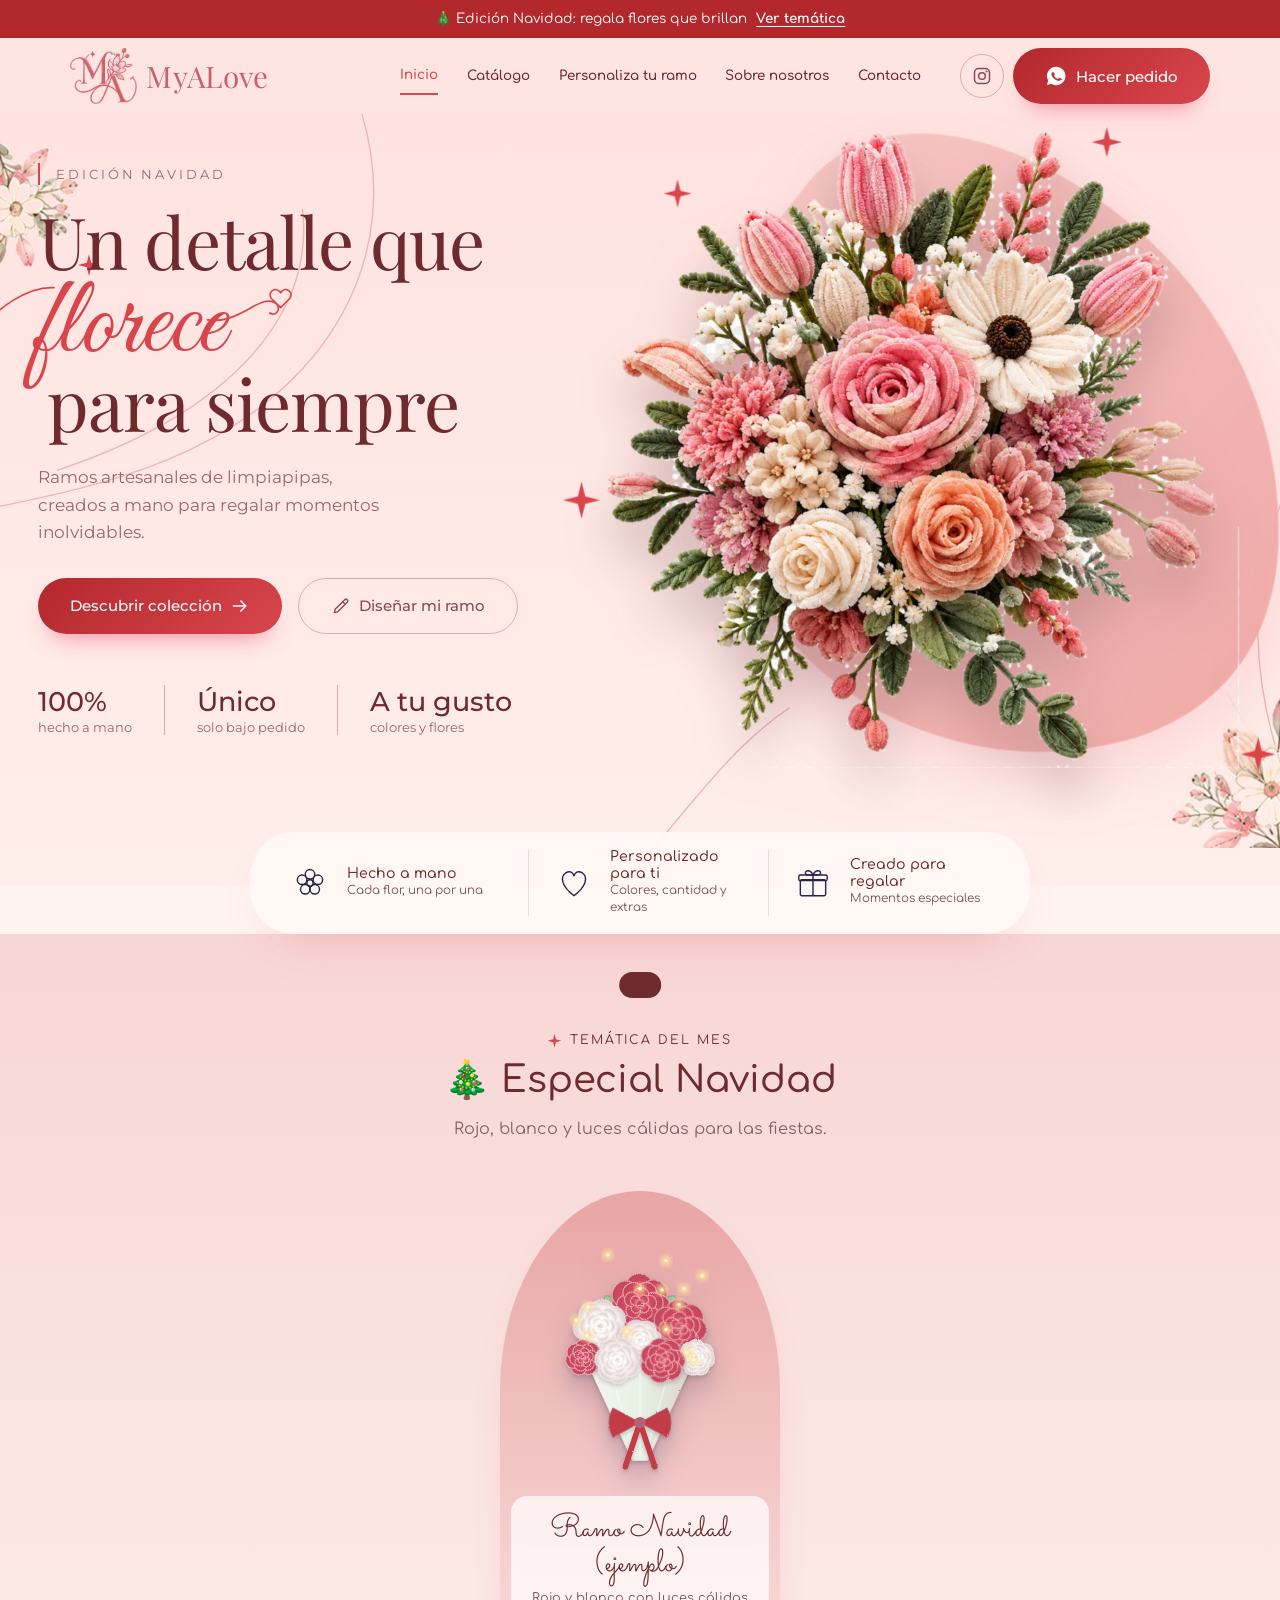
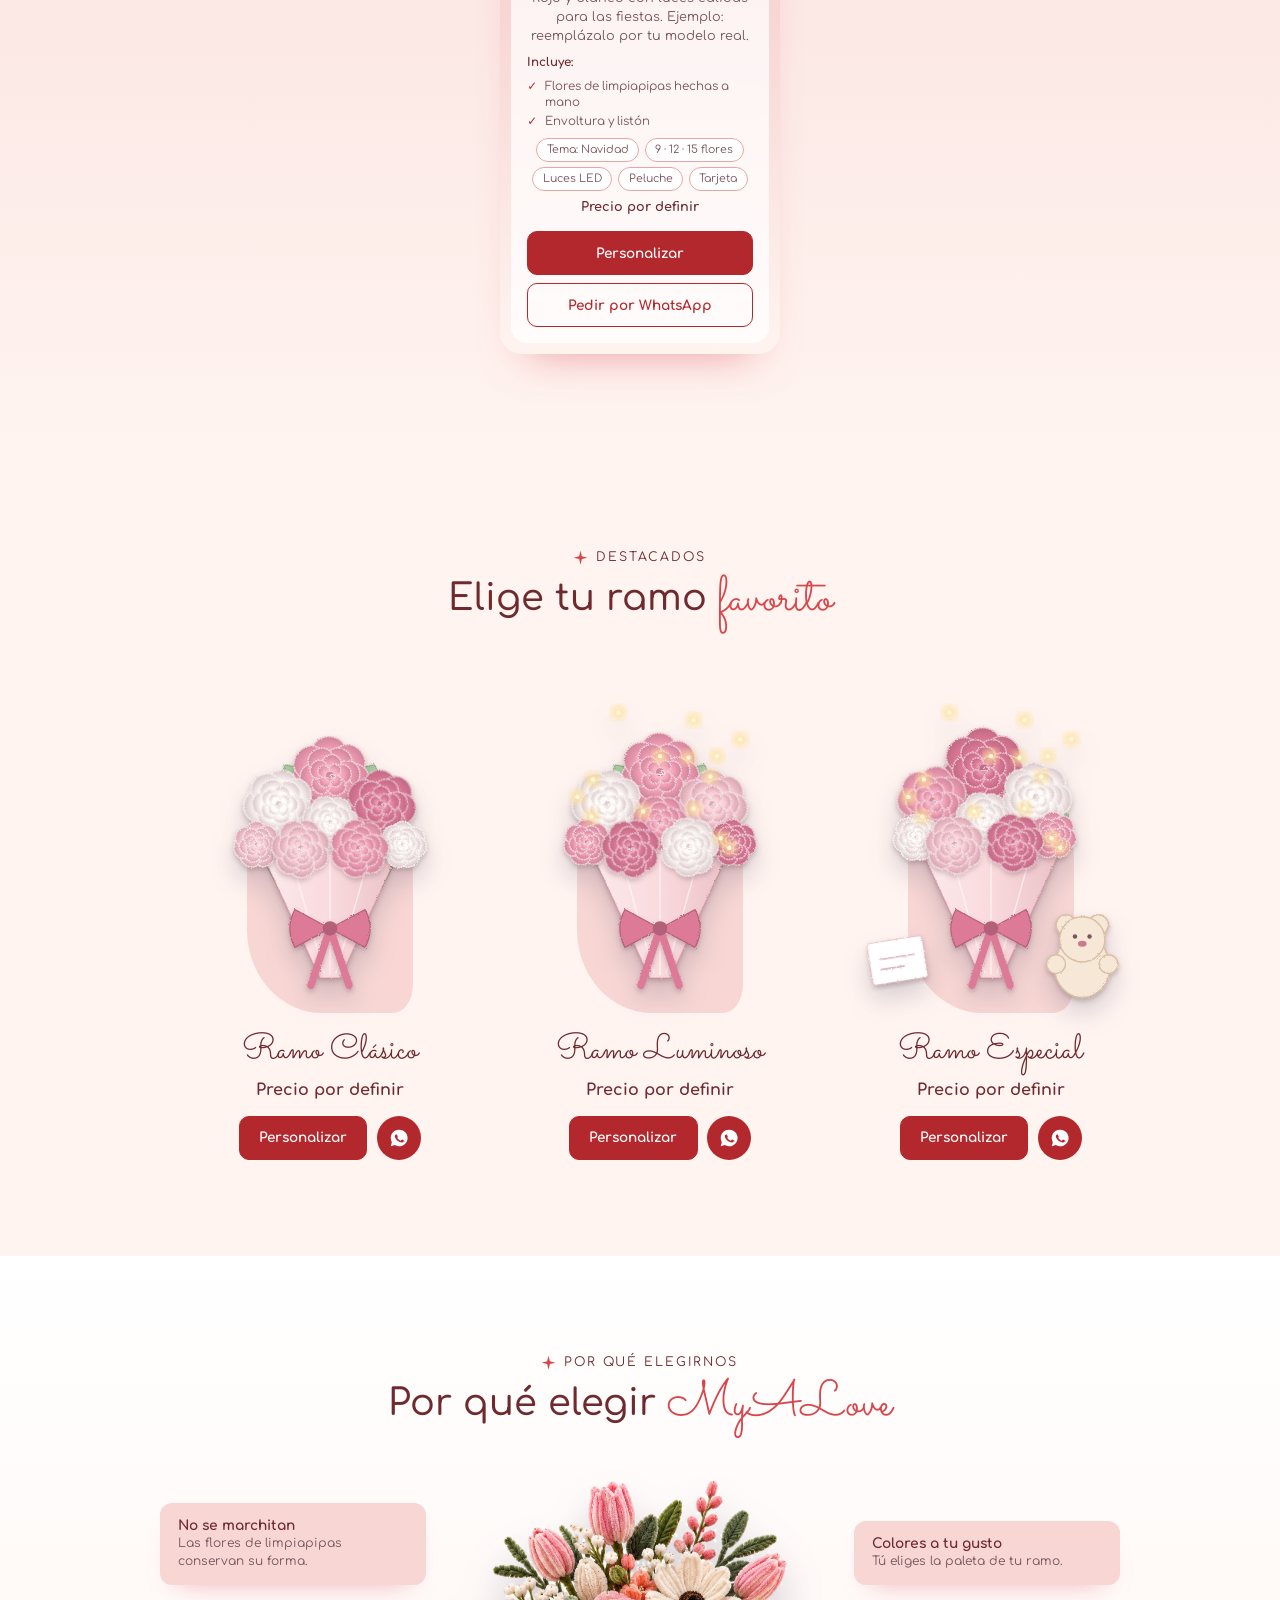
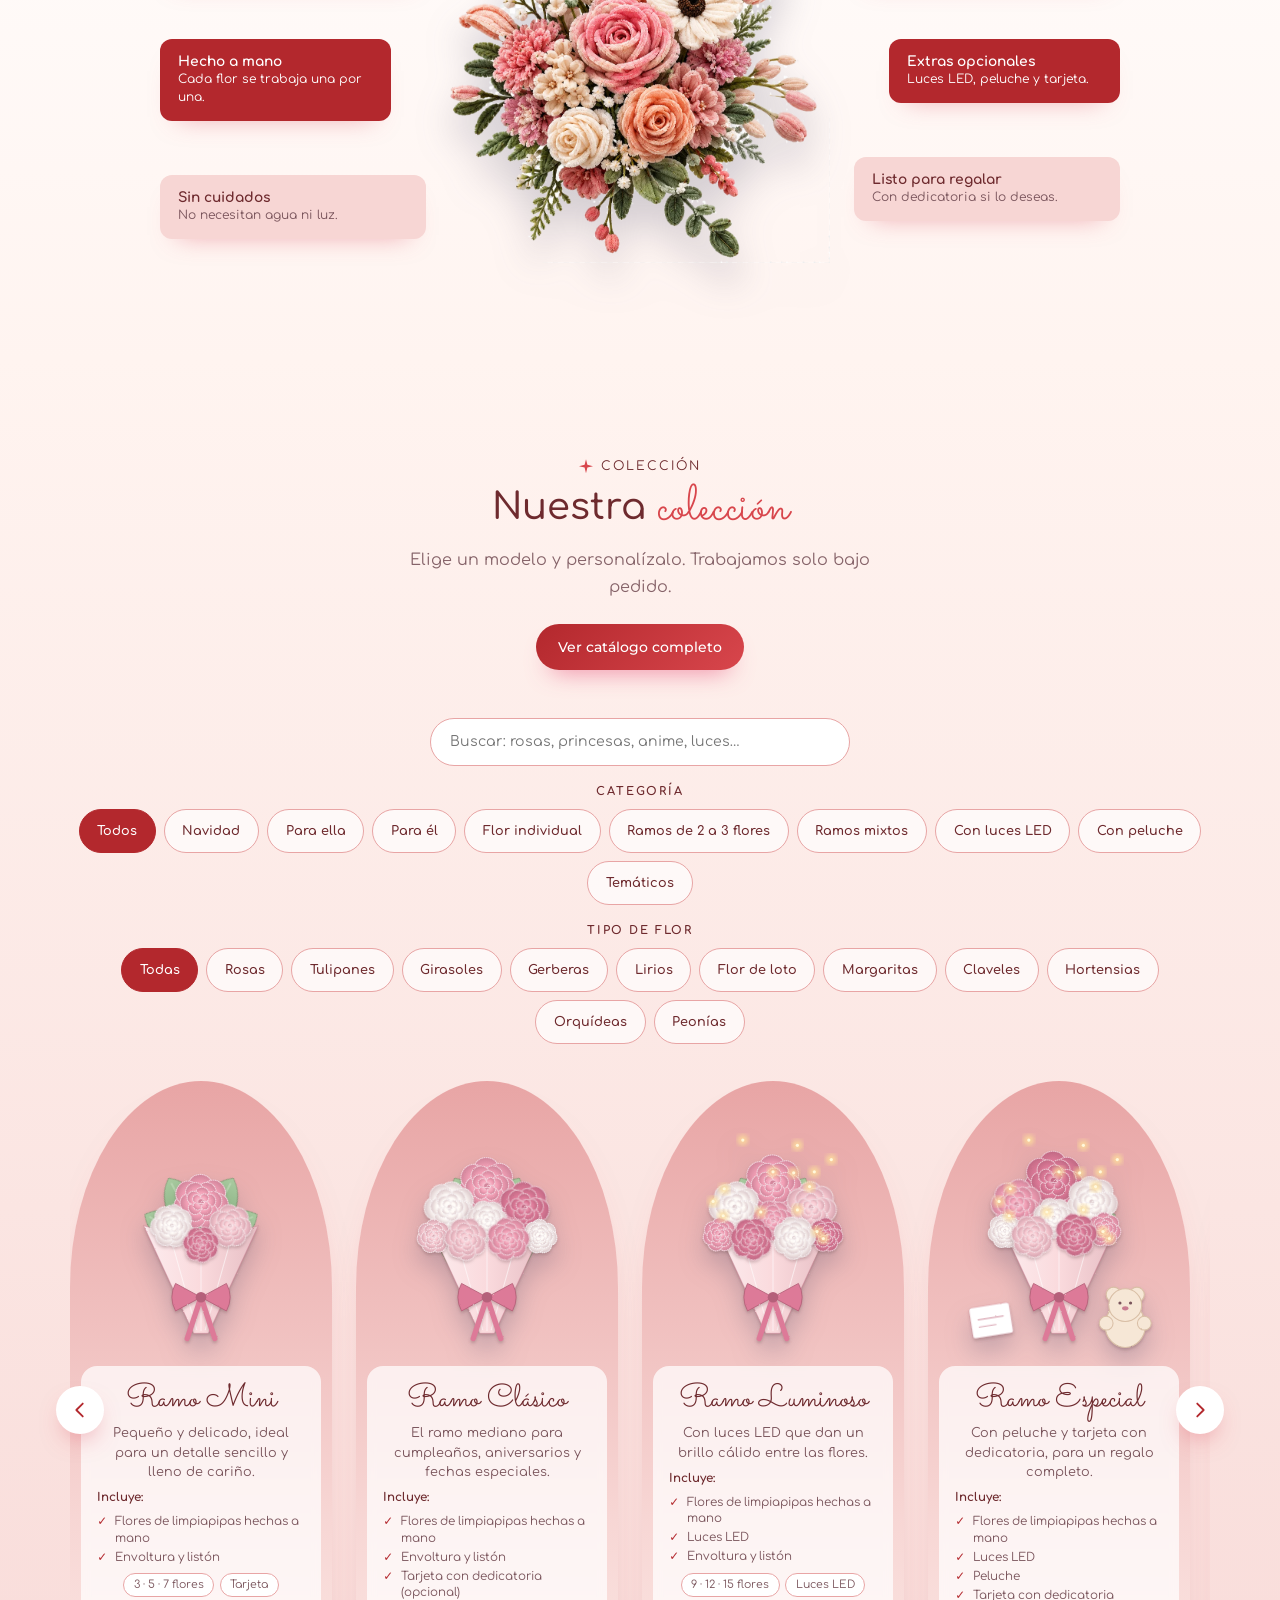
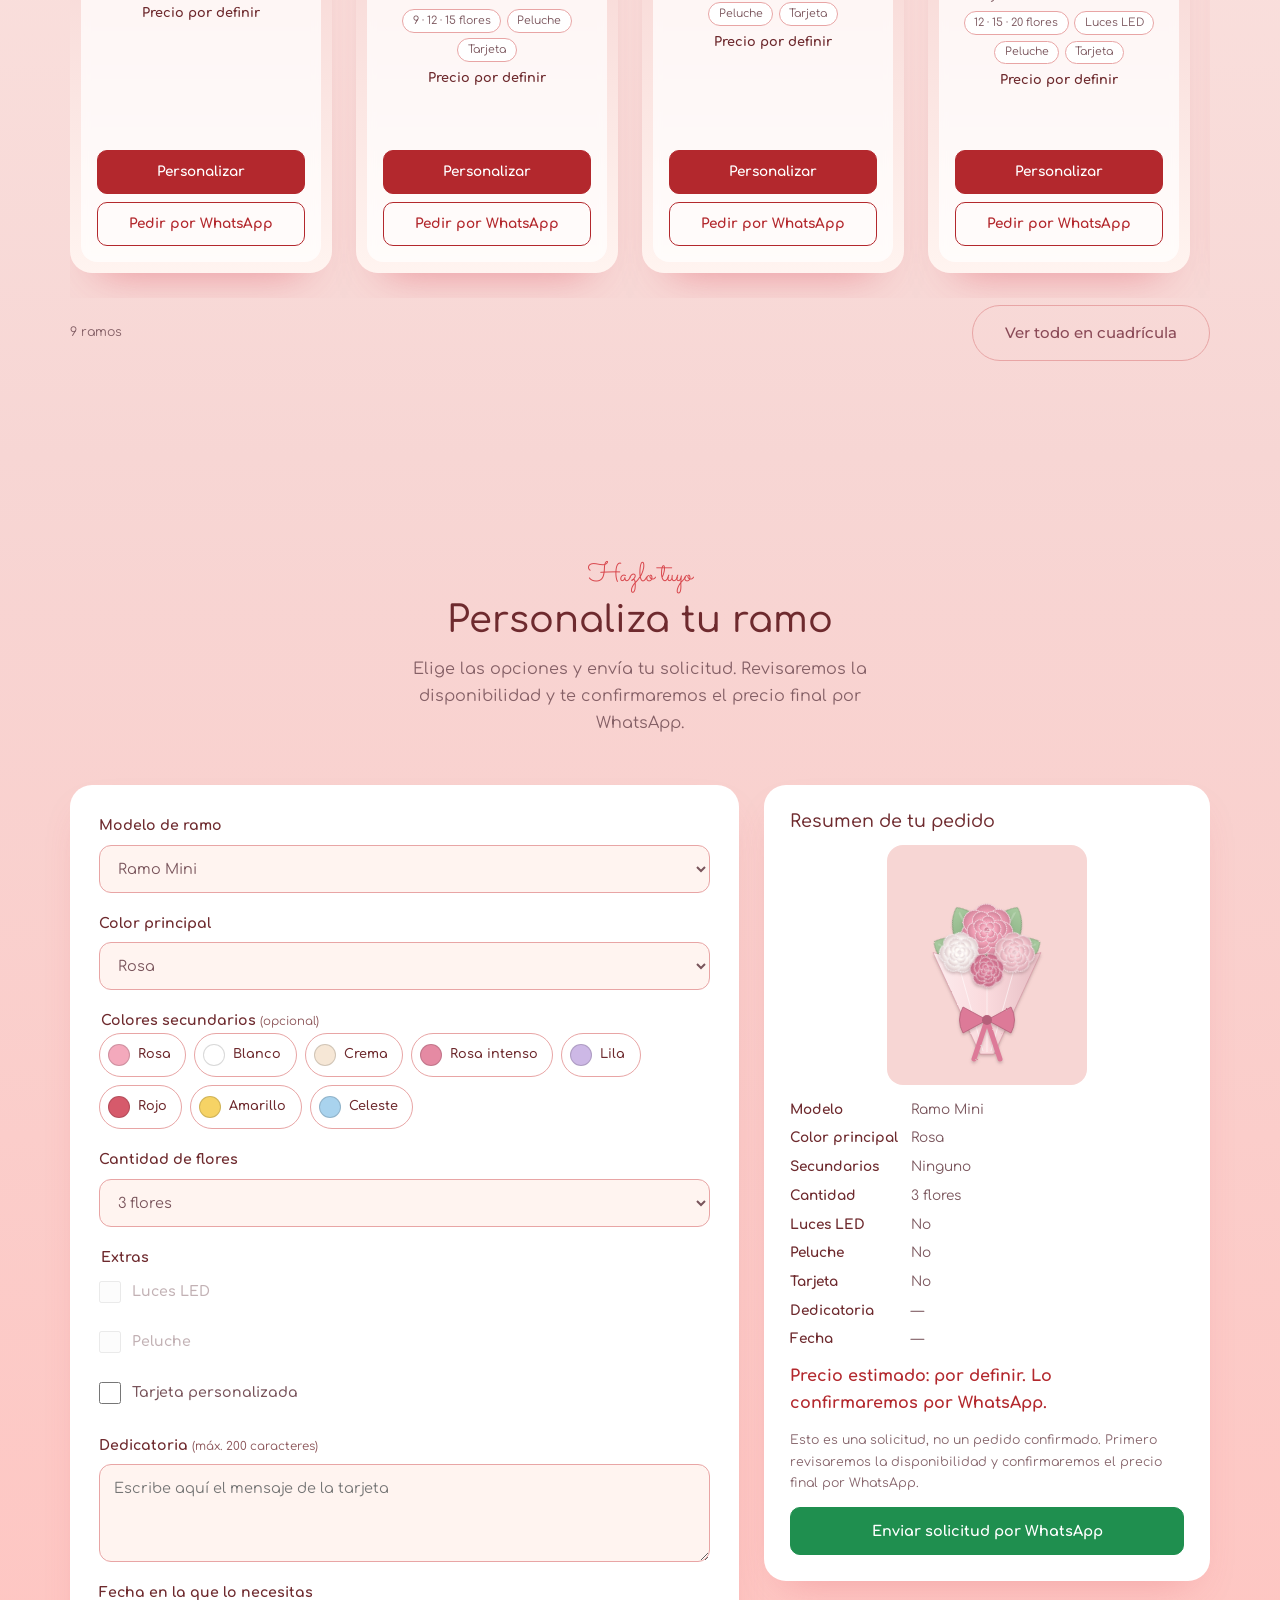
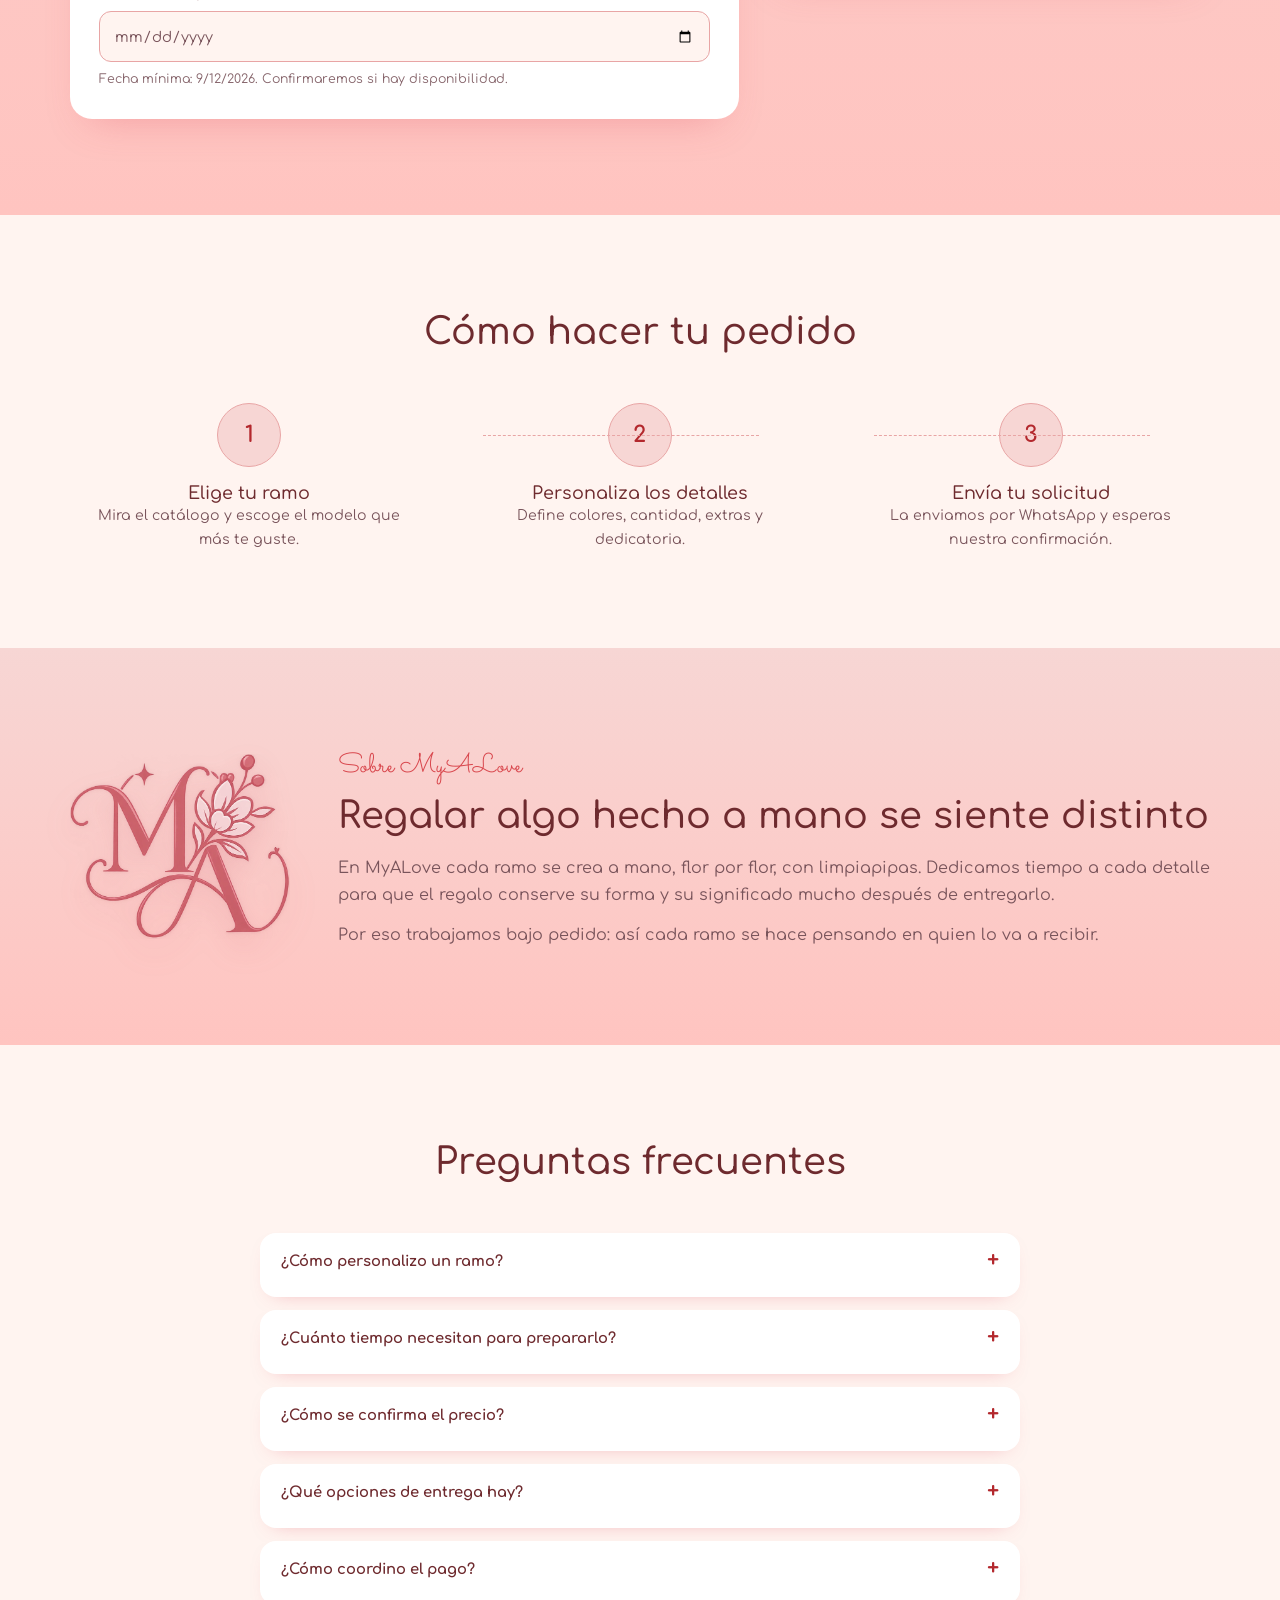
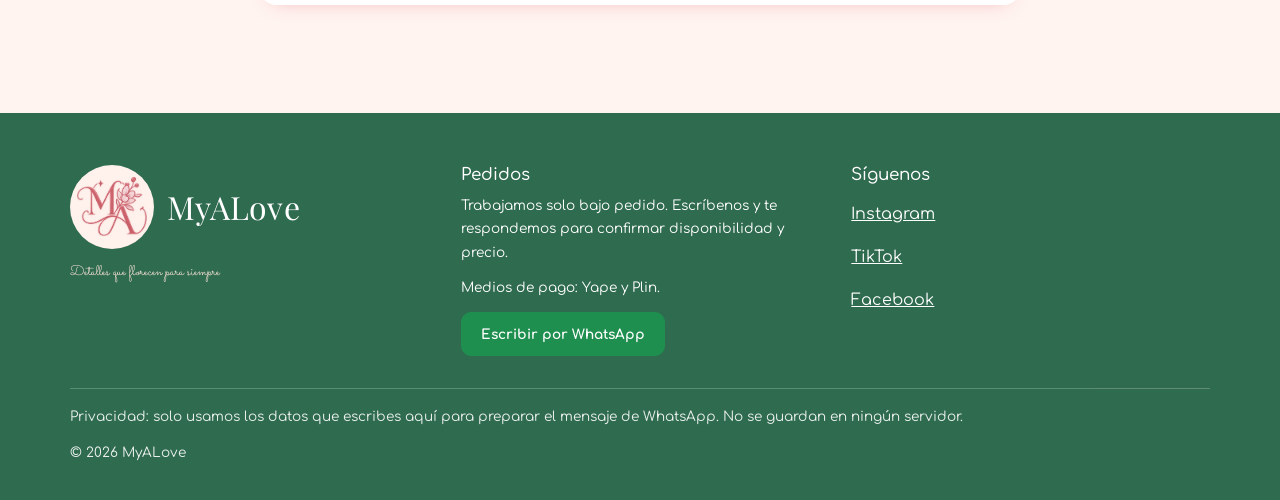
==== commit 713eea45: "Add files via upload" ====
--- a/index.html
+++ b/index.html
@@ -275,7 +275,7 @@
         <details><summary>¿Cuánto tiempo necesitan para prepararlo?</summary><p>[POR DEFINIR] Indica aquí tu tiempo real de preparación.</p></details>
         <details><summary>¿Cómo se confirma el precio?</summary><p>Revisamos tu solicitud y te confirmamos el precio final y la disponibilidad por WhatsApp.</p></details>
         <details><summary>¿Qué opciones de entrega hay?</summary><p>[POR DEFINIR] Indica aquí si entregas a domicilio, en punto de encuentro o recojo, y las zonas.</p></details>
-        <details><summary>¿Cómo coordino el pago?</summary><p>[POR DEFINIR] Indica aquí tus medios de pago y si pides adelanto.</p></details>
+        <details><summary>¿Cómo coordino el pago?</summary><p>El pago se realiza por Yape o Plin. Cuando confirmemos la disponibilidad y el precio final por WhatsApp, te enviaremos los datos para pagar. [POR DEFINIR] Indica aquí si pides un adelanto y cuándo se paga el resto.</p></details>
       </div>
     </section>
   </main>
@@ -290,6 +290,7 @@
       <div>
         <h3>Pedidos</h3>
         <p>Trabajamos solo bajo pedido. Escríbenos y te respondemos para confirmar disponibilidad y precio.</p>
+        <p>Medios de pago: Yape y Plin.</p>
         <button class="btn btn--wa btn--small" id="footerWa" type="button">Escribir por WhatsApp</button>
       </div>
       <div>
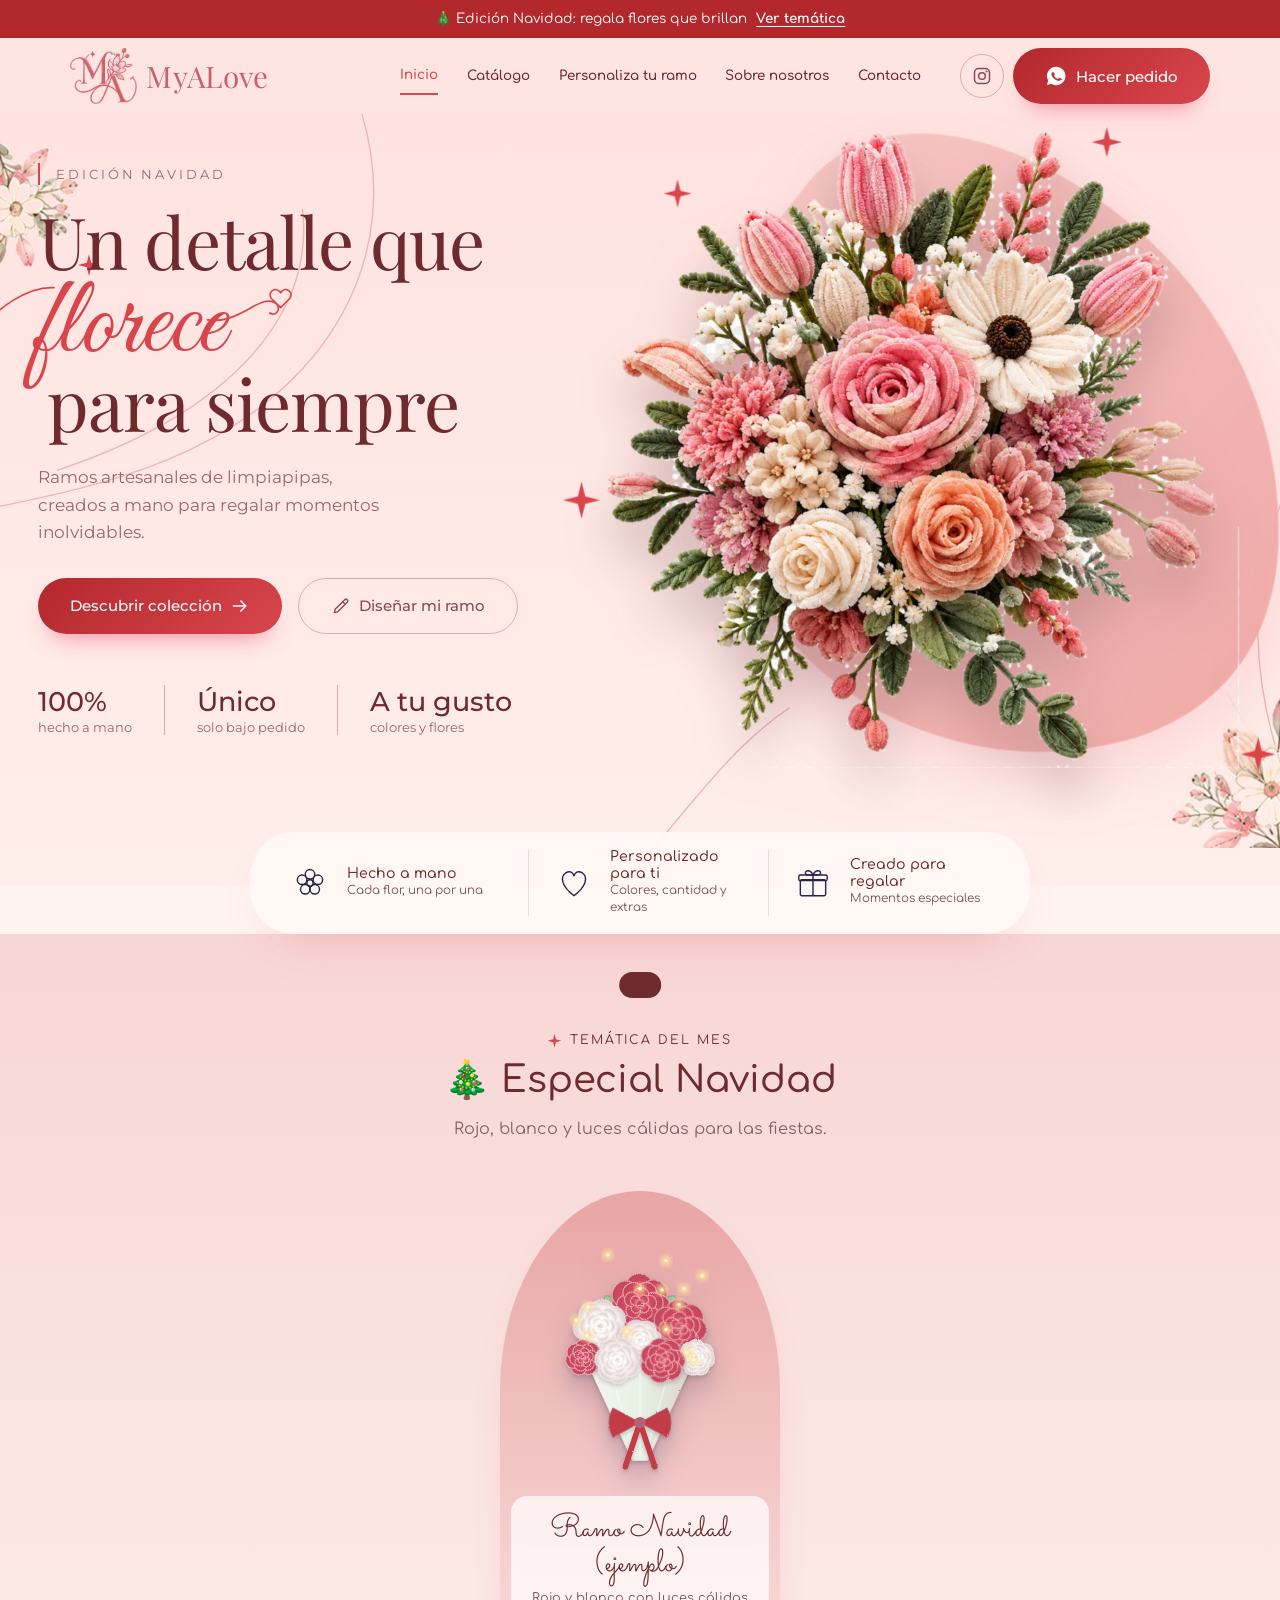
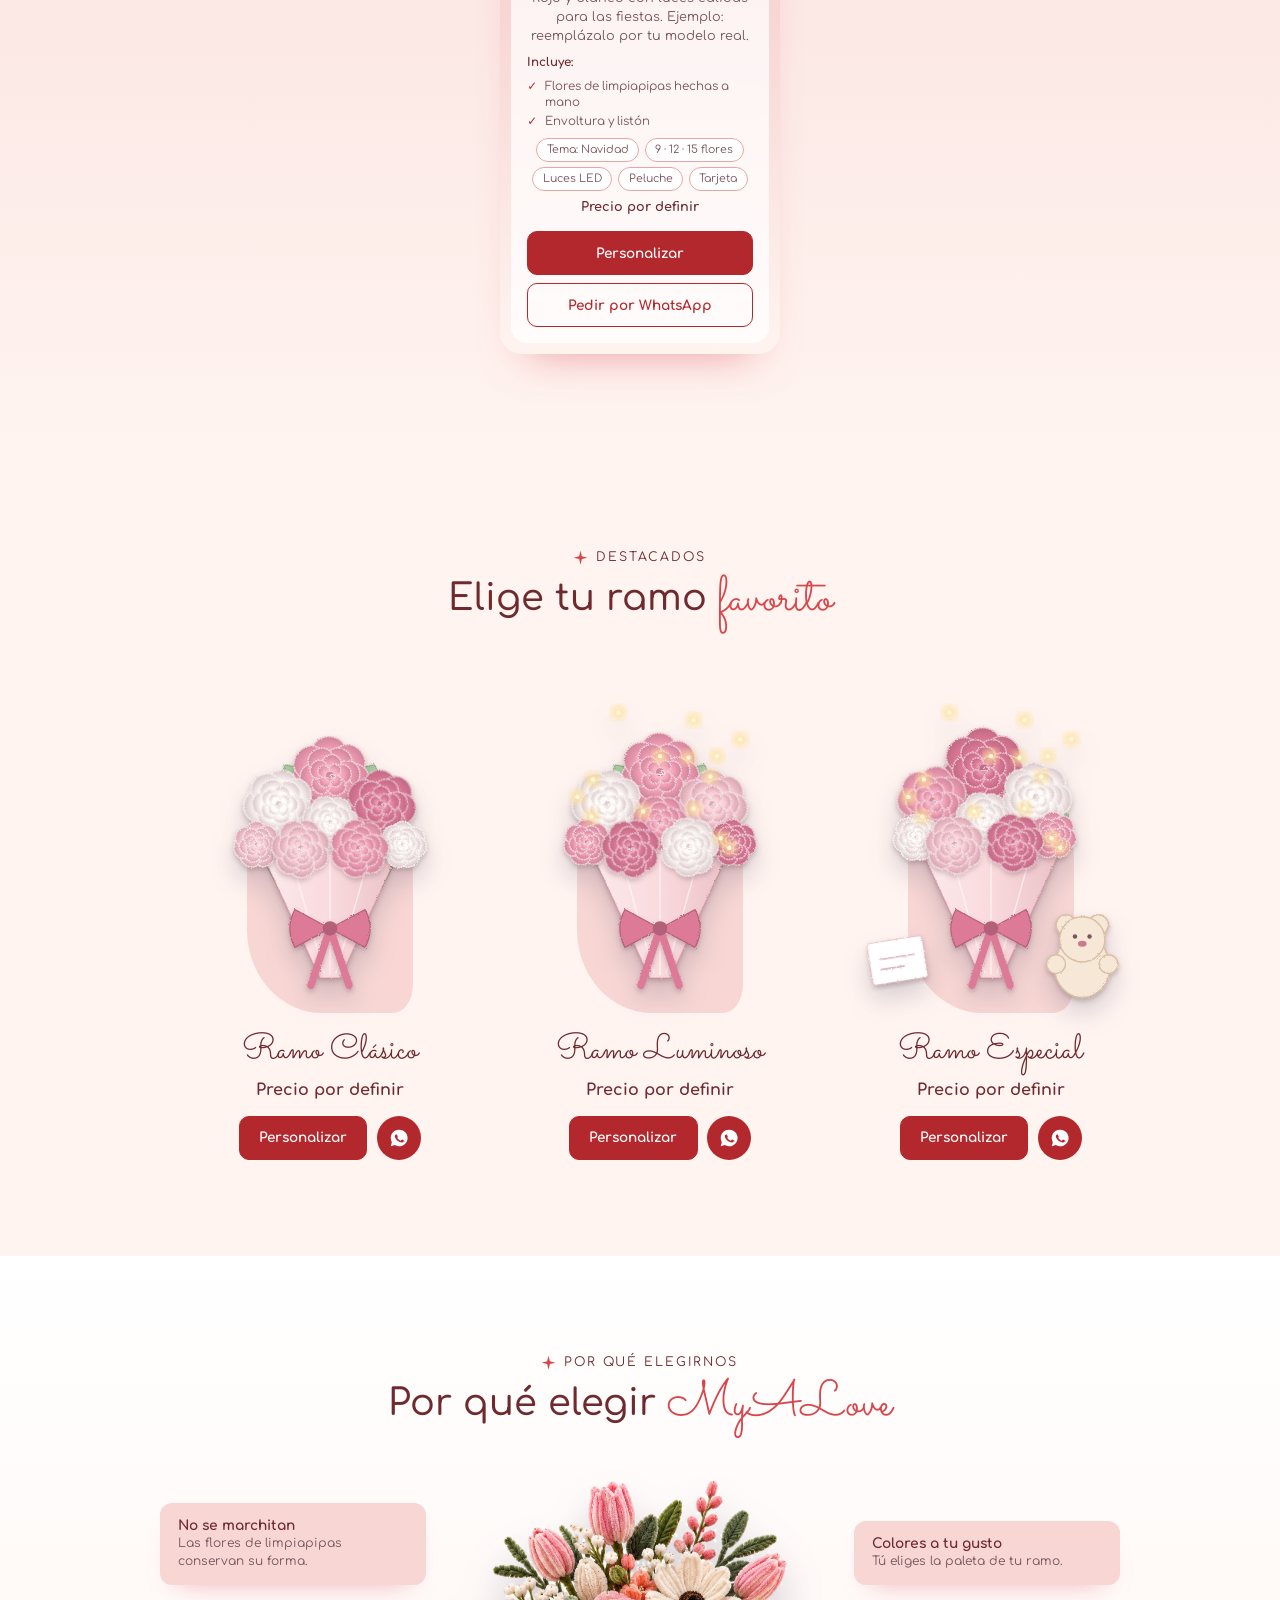
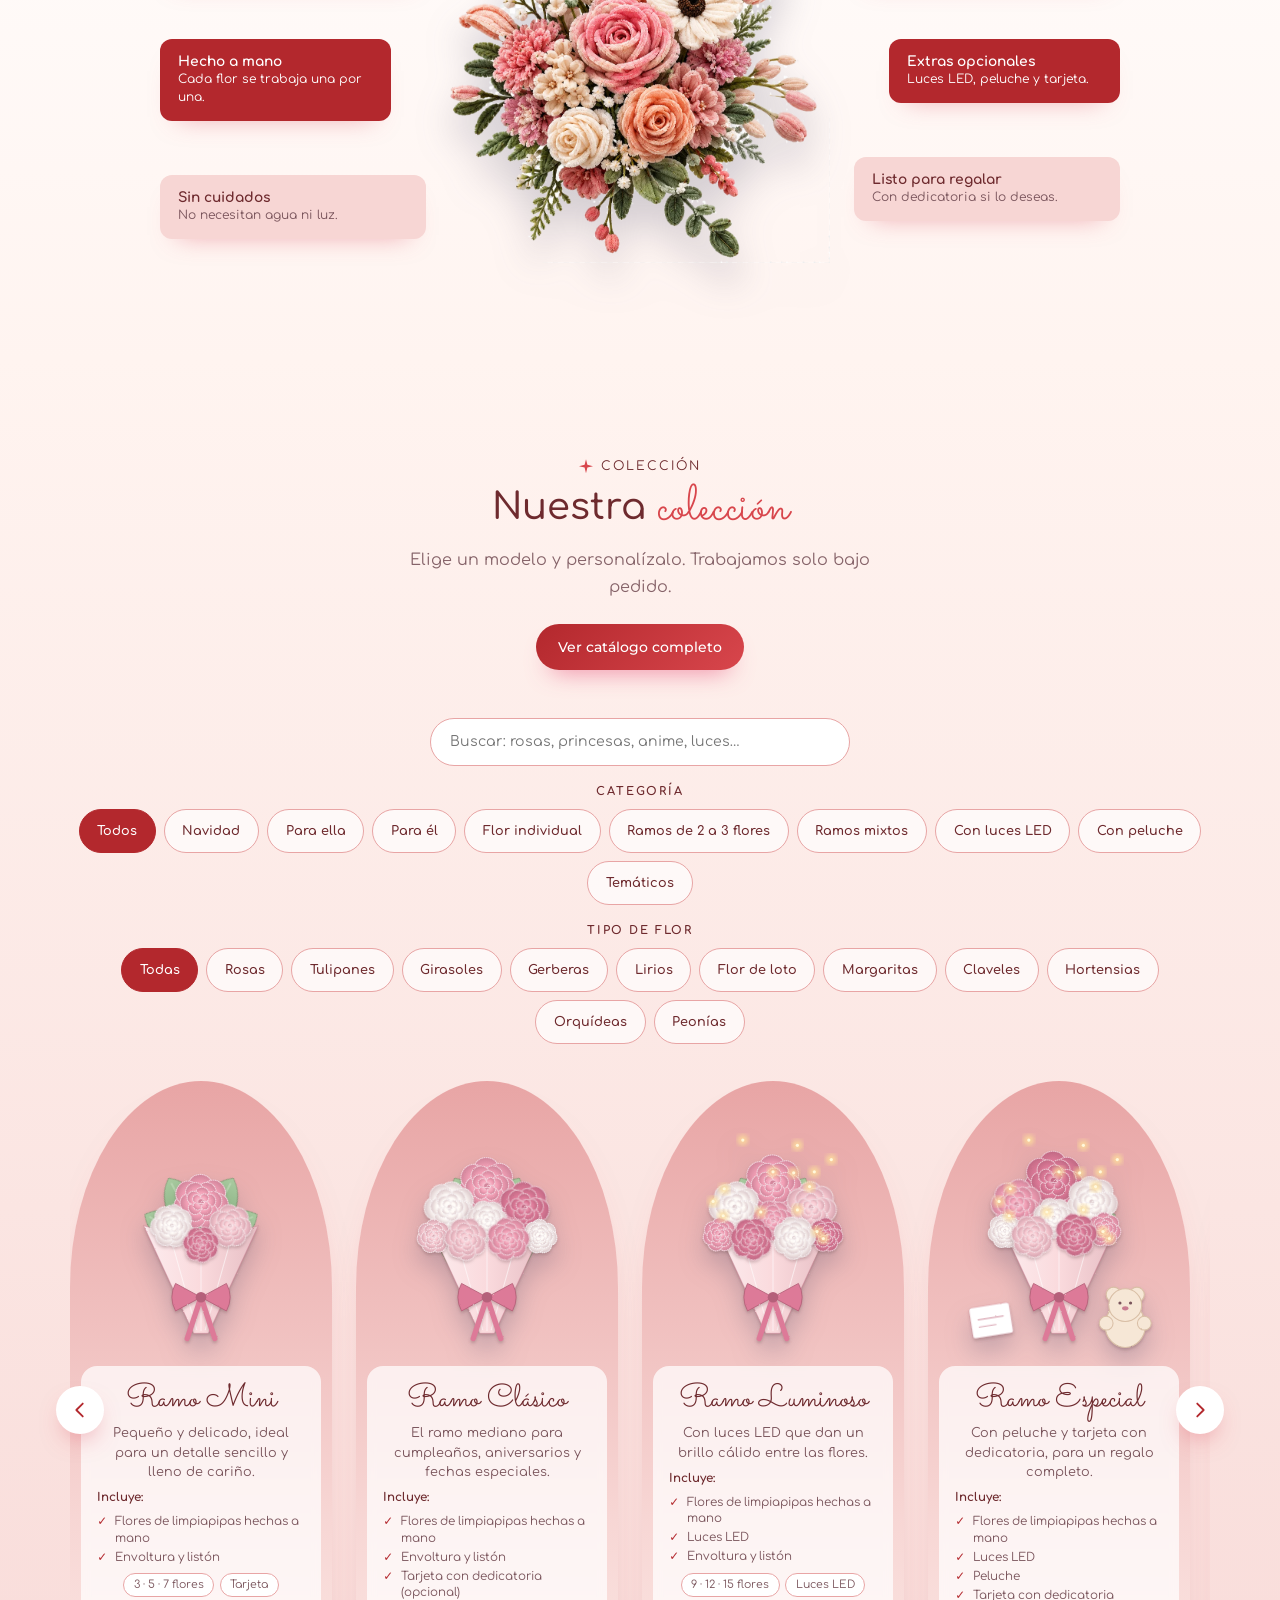
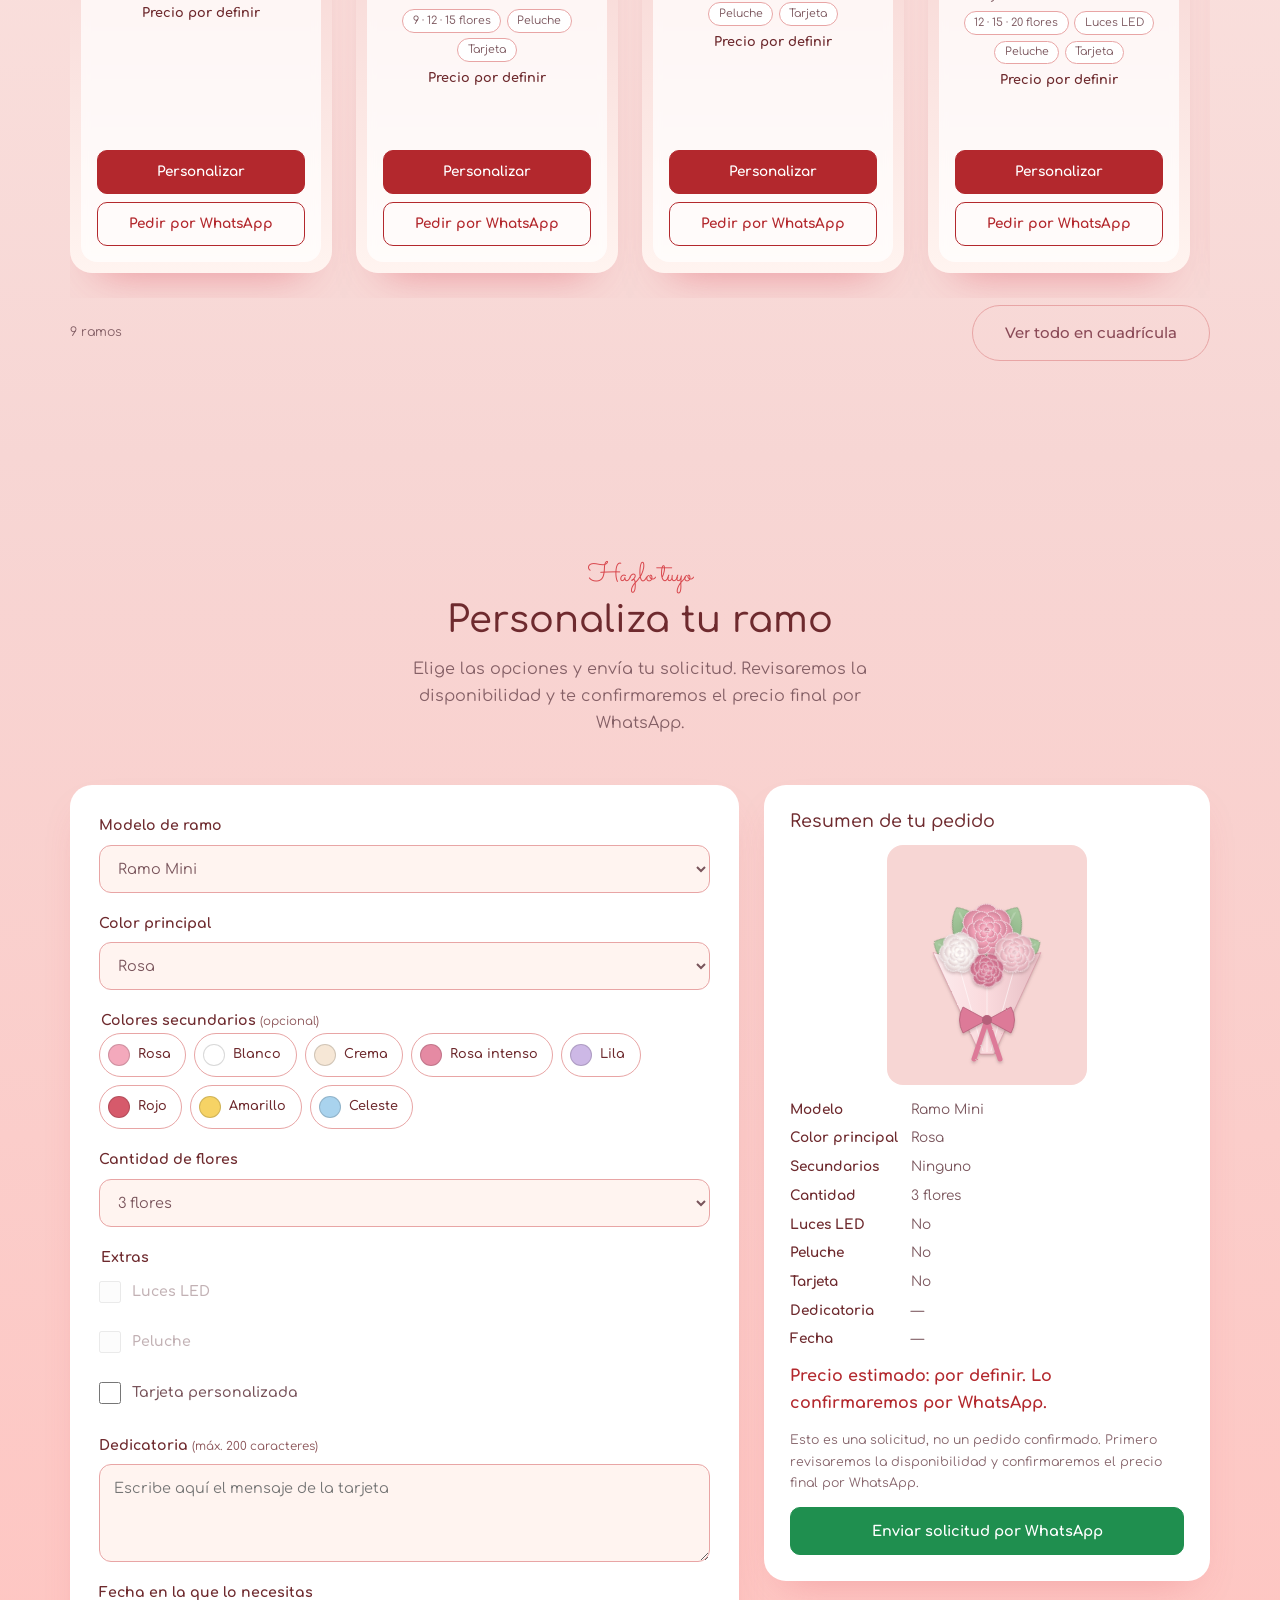
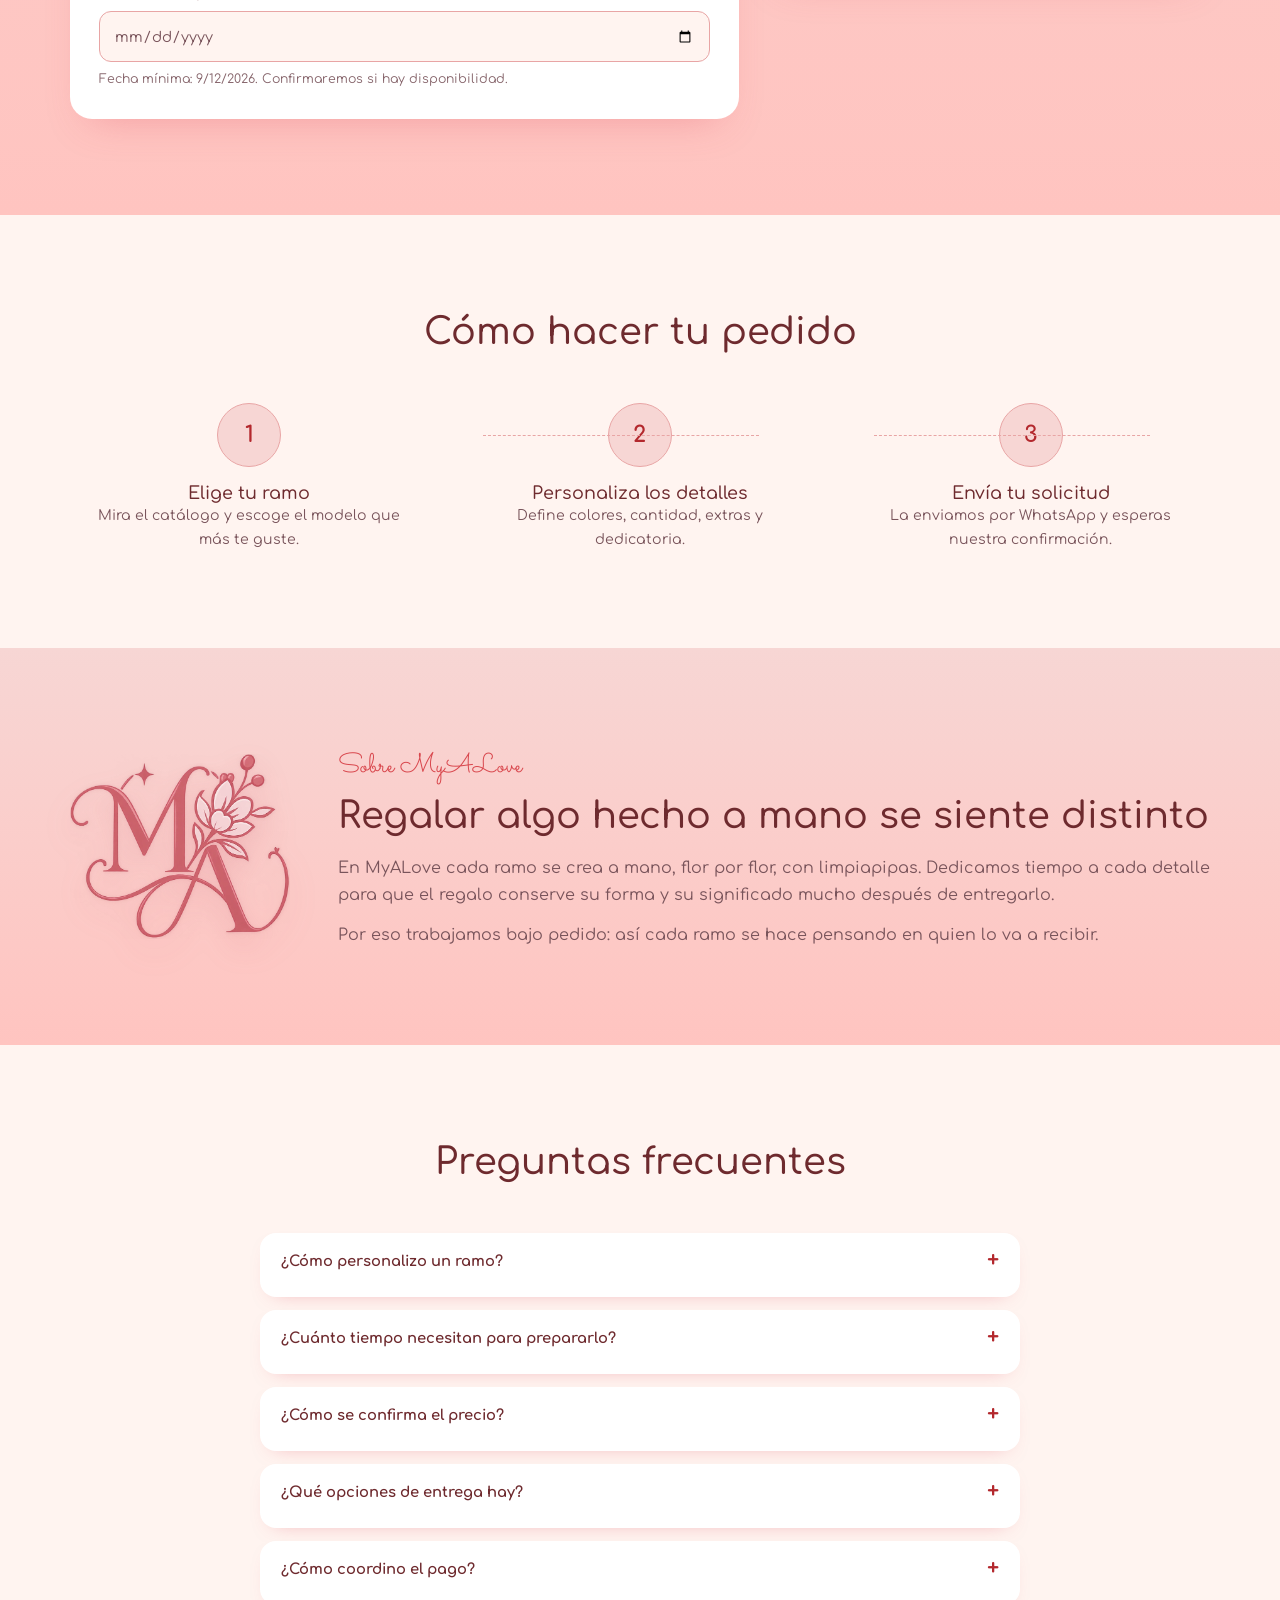
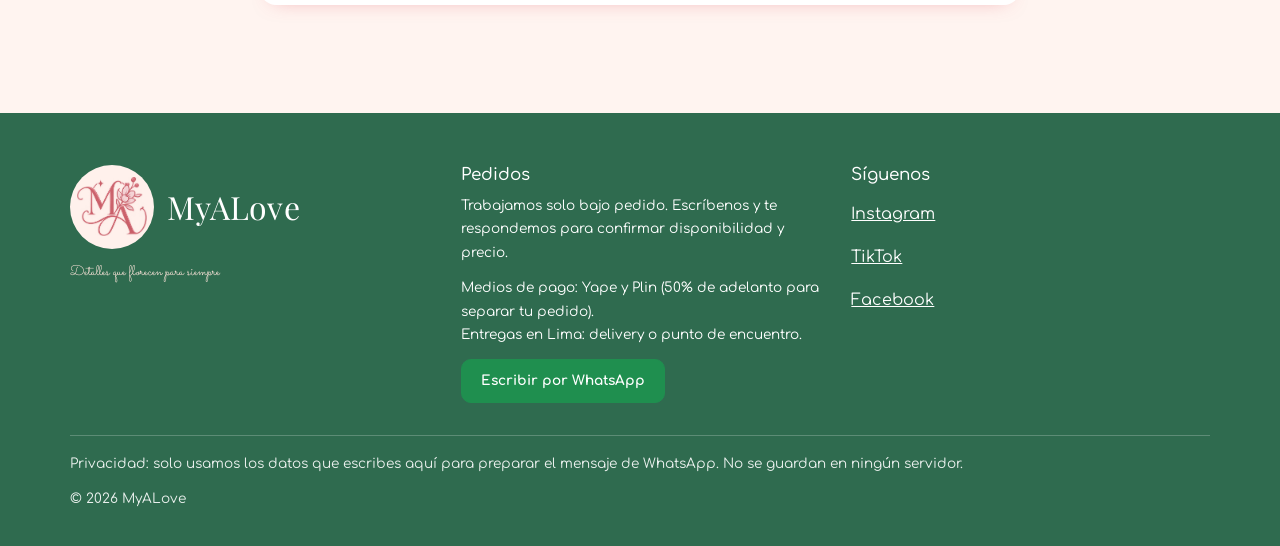
==== commit 7f849d07: "Add files via upload" ====
--- a/index.html
+++ b/index.html
@@ -272,10 +272,10 @@
         <header class="section__head reveal"><h2>Preguntas frecuentes</h2></header>
         <!-- EDITA aquí las respuestas con tus condiciones reales -->
         <details><summary>¿Cómo personalizo un ramo?</summary><p>Entra a «Personaliza tu ramo», elige modelo, colores, cantidad y extras, y envía la solicitud por WhatsApp.</p></details>
-        <details><summary>¿Cuánto tiempo necesitan para prepararlo?</summary><p>[POR DEFINIR] Indica aquí tu tiempo real de preparación.</p></details>
+        <details><summary>¿Cuánto tiempo necesitan para prepararlo?</summary><p>Entre 3 y 5 días. El tiempo exacto depende del tipo de pedido (un ramo del catálogo o uno personalizado) y de la cantidad de pedidos que tengamos en ese momento. Te lo confirmamos por WhatsApp junto con la disponibilidad.</p></details>
         <details><summary>¿Cómo se confirma el precio?</summary><p>Revisamos tu solicitud y te confirmamos el precio final y la disponibilidad por WhatsApp.</p></details>
-        <details><summary>¿Qué opciones de entrega hay?</summary><p>[POR DEFINIR] Indica aquí si entregas a domicilio, en punto de encuentro o recojo, y las zonas.</p></details>
-        <details><summary>¿Cómo coordino el pago?</summary><p>El pago se realiza por Yape o Plin. Cuando confirmemos la disponibilidad y el precio final por WhatsApp, te enviaremos los datos para pagar. [POR DEFINIR] Indica aquí si pides un adelanto y cuándo se paga el resto.</p></details>
+        <details><summary>¿Qué opciones de entrega hay?</summary><p>Por ahora entregamos solo en Lima. Puedes elegir delivery con motorizado o coordinar un punto de encuentro en paraderos del Metropolitano. Estamos en San Martín de Porres. El costo de la entrega depende de la zona y te lo confirmamos por WhatsApp.</p></details>
+        <details><summary>¿Cómo coordino el pago?</summary><p>El pago se realiza por Yape o Plin. Cada pedido se separa con un adelanto del 50%, con el que empezamos a prepararlo. Cuando confirmemos la disponibilidad y el precio final por WhatsApp, te enviaremos los datos para pagar. El saldo restante lo coordinamos contigo por WhatsApp.</p></details>
       </div>
     </section>
   </main>
@@ -290,7 +290,7 @@
       <div>
         <h3>Pedidos</h3>
         <p>Trabajamos solo bajo pedido. Escríbenos y te respondemos para confirmar disponibilidad y precio.</p>
-        <p>Medios de pago: Yape y Plin.</p>
+        <p>Medios de pago: Yape y Plin (50% de adelanto para separar tu pedido).<br>Entregas en Lima: delivery o punto de encuentro.</p>
         <button class="btn btn--wa btn--small" id="footerWa" type="button">Escribir por WhatsApp</button>
       </div>
       <div>
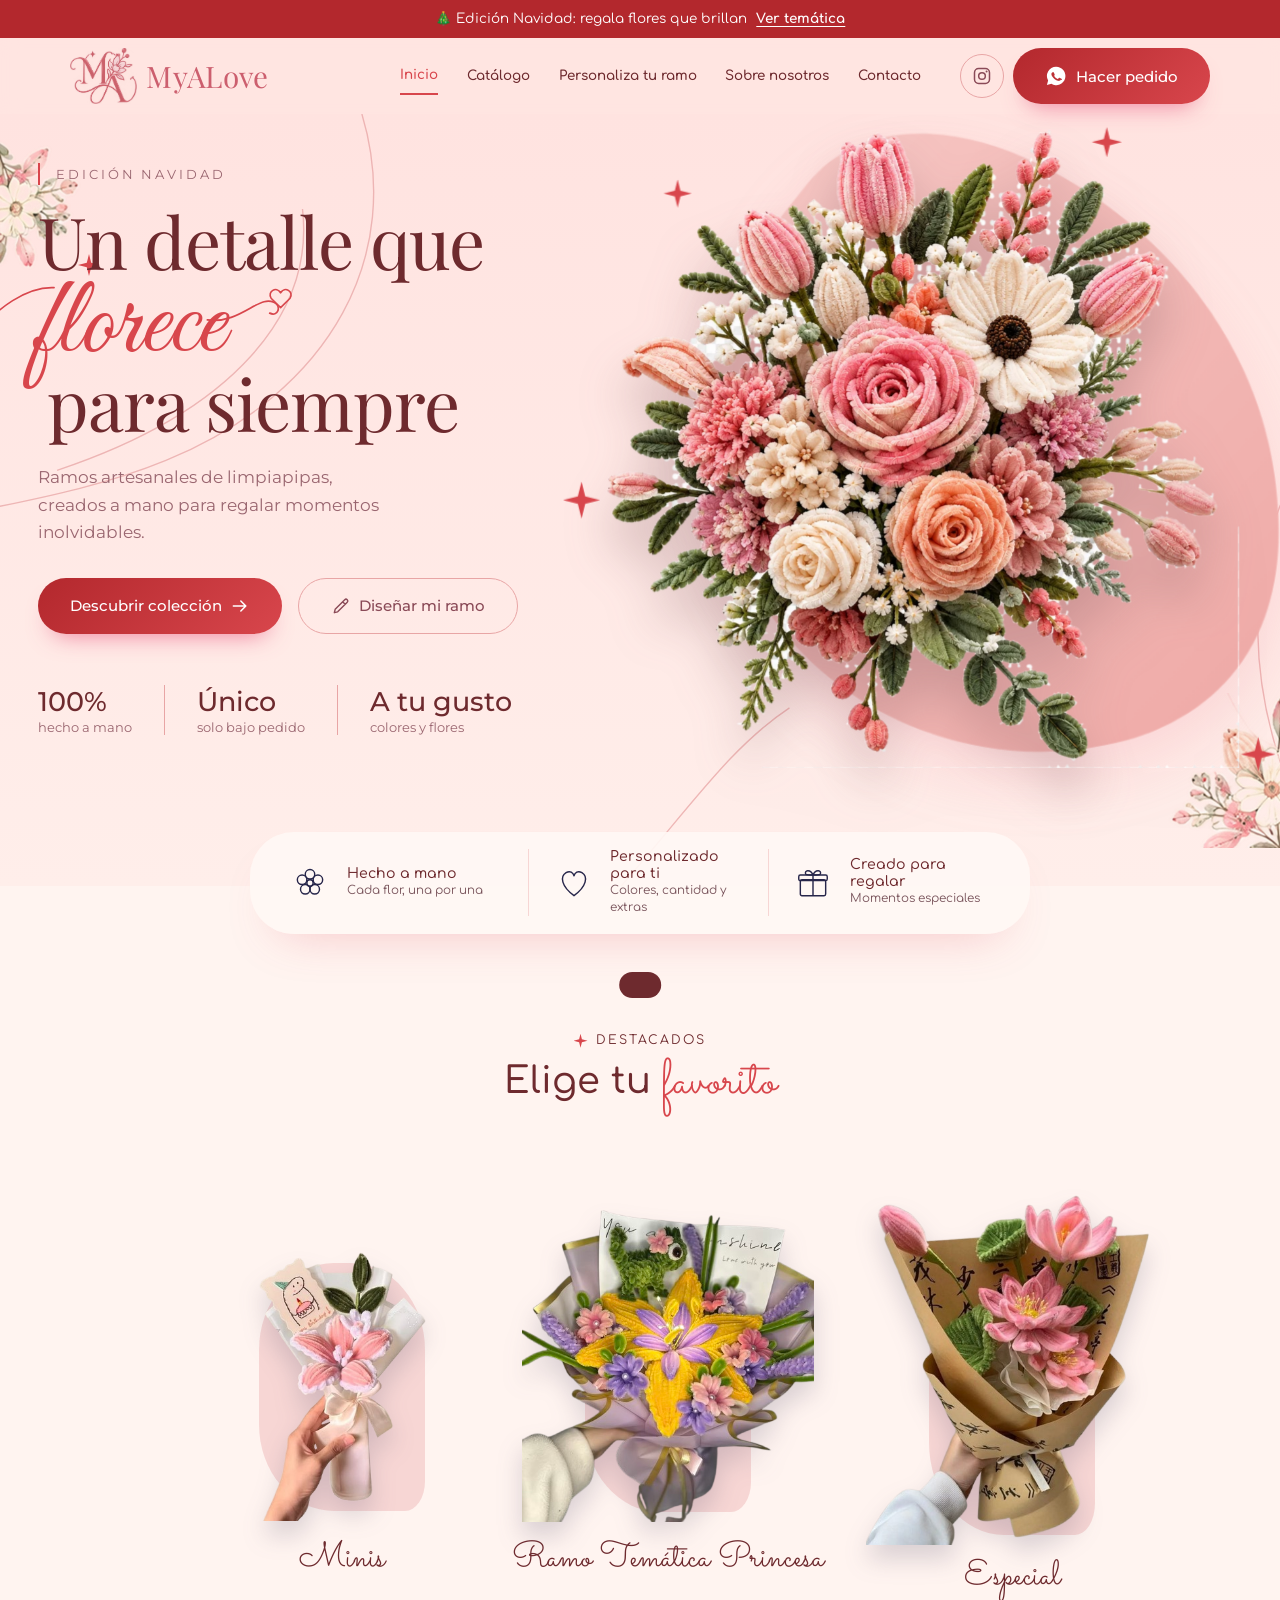
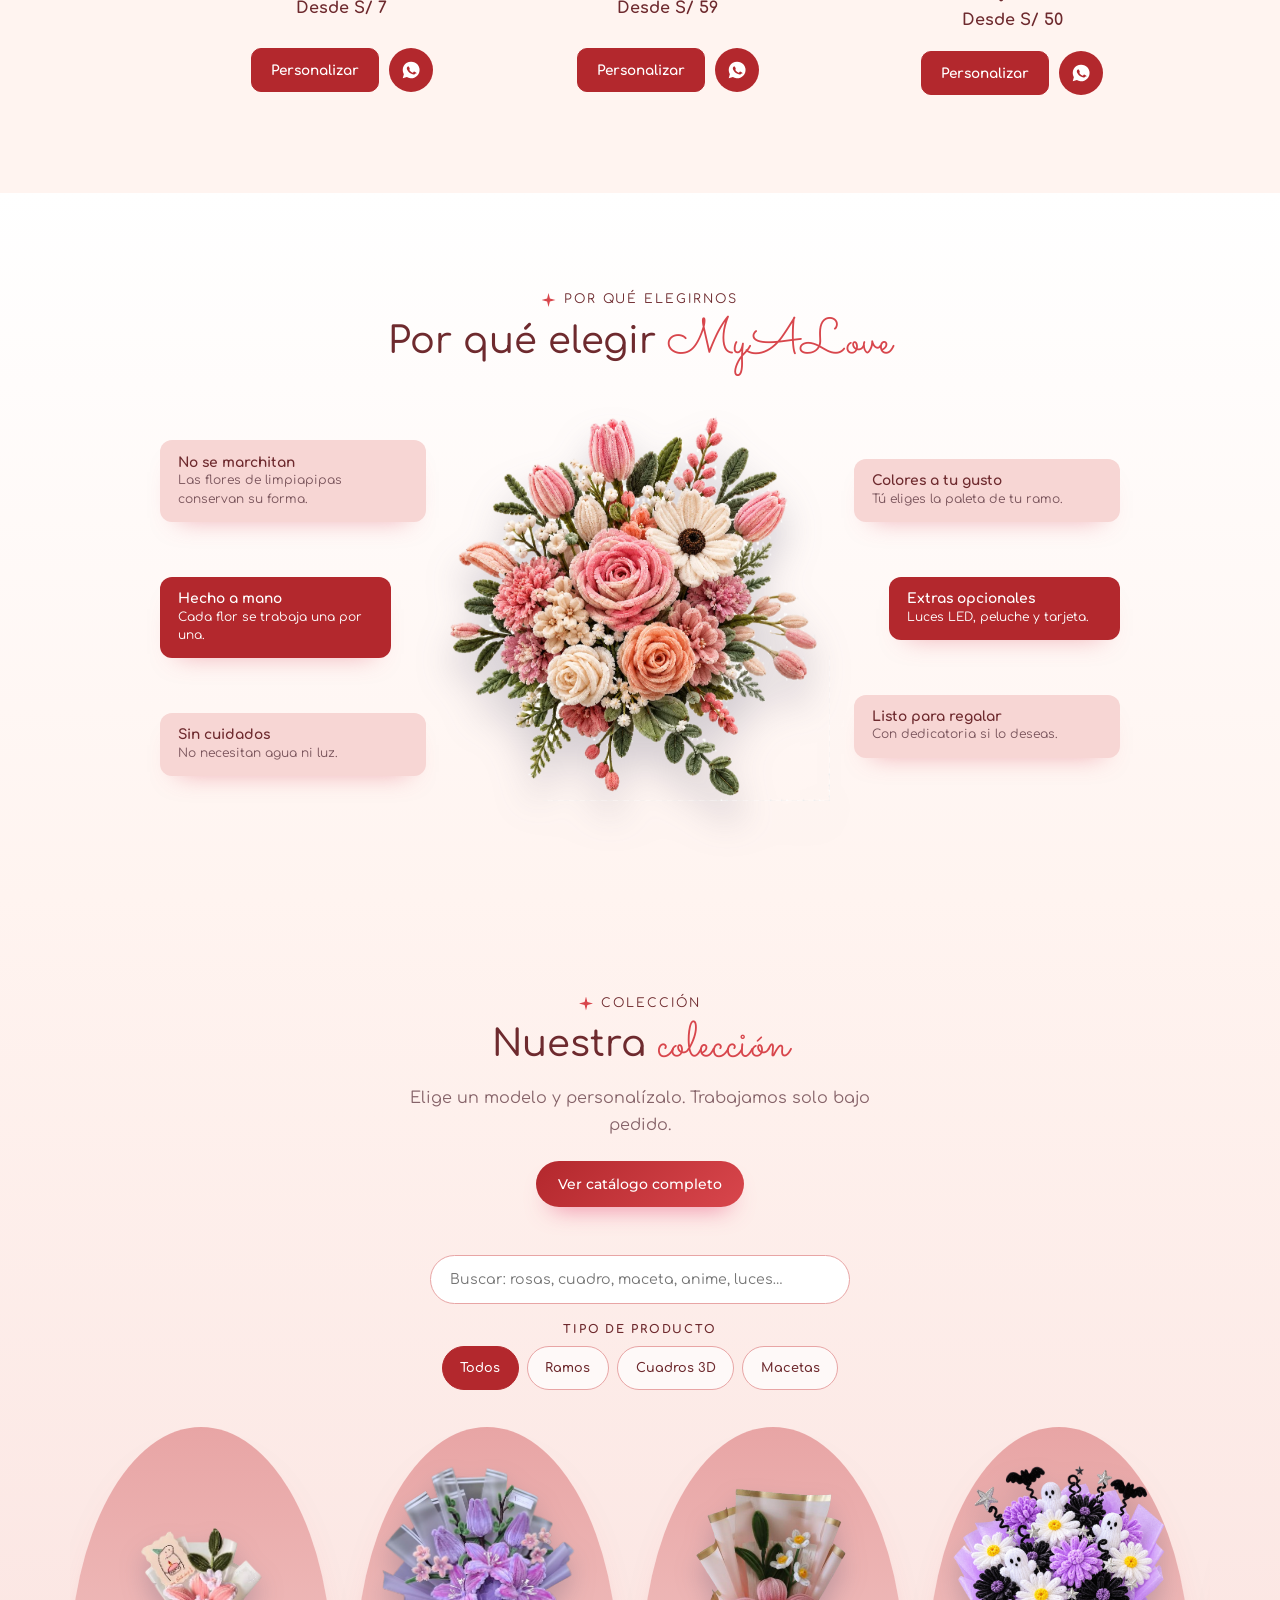
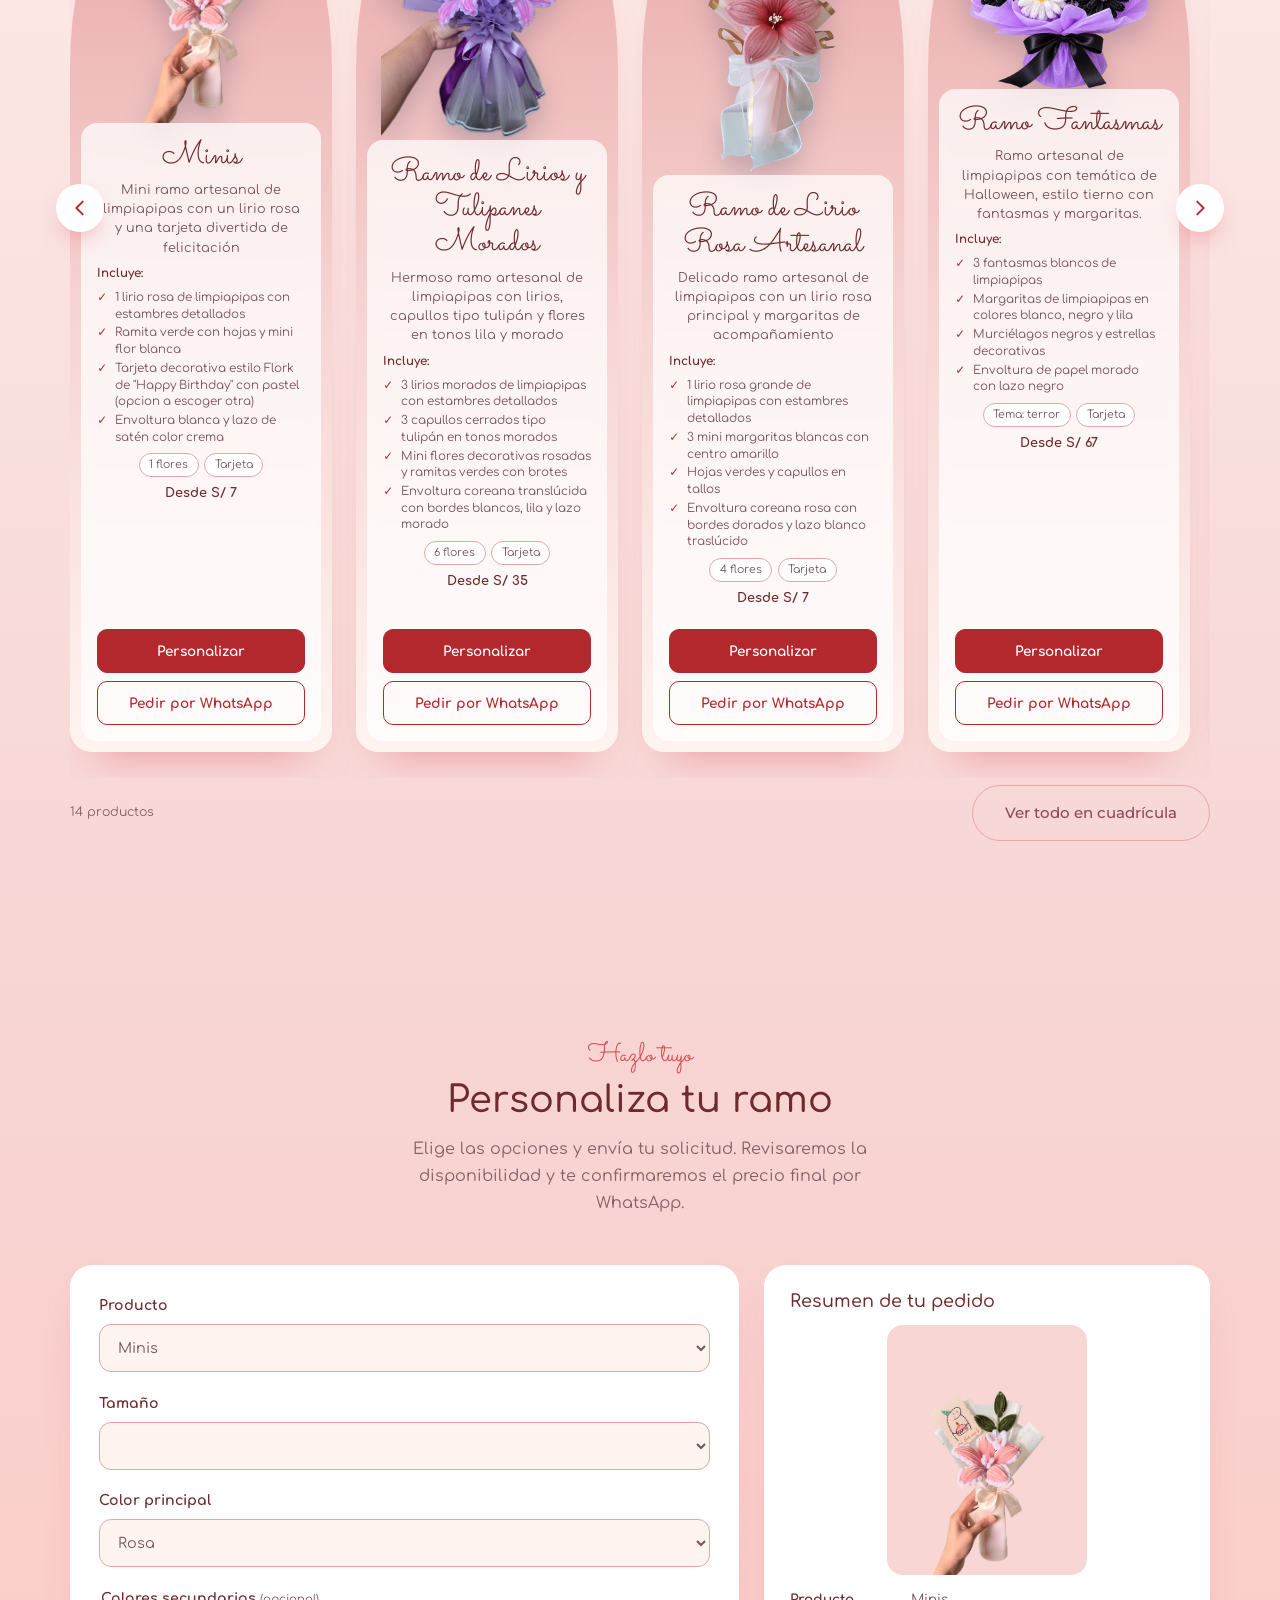
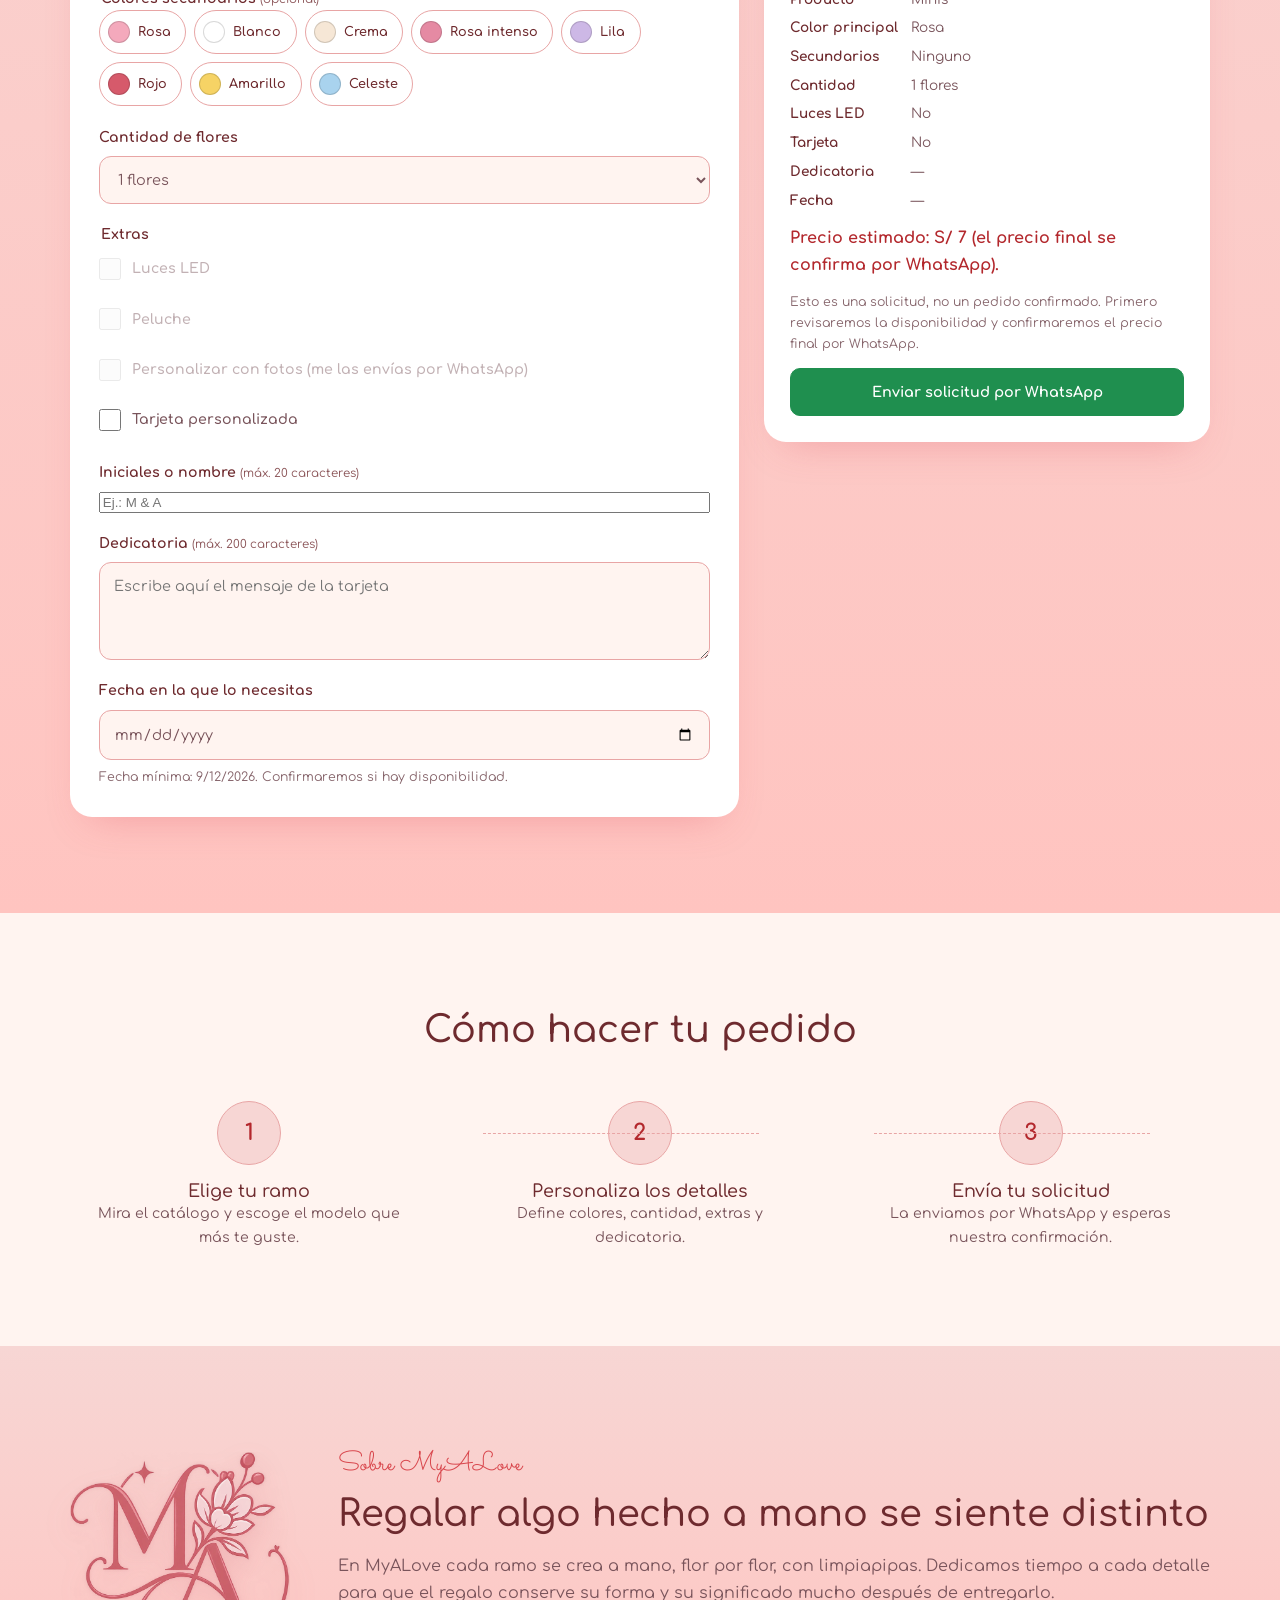
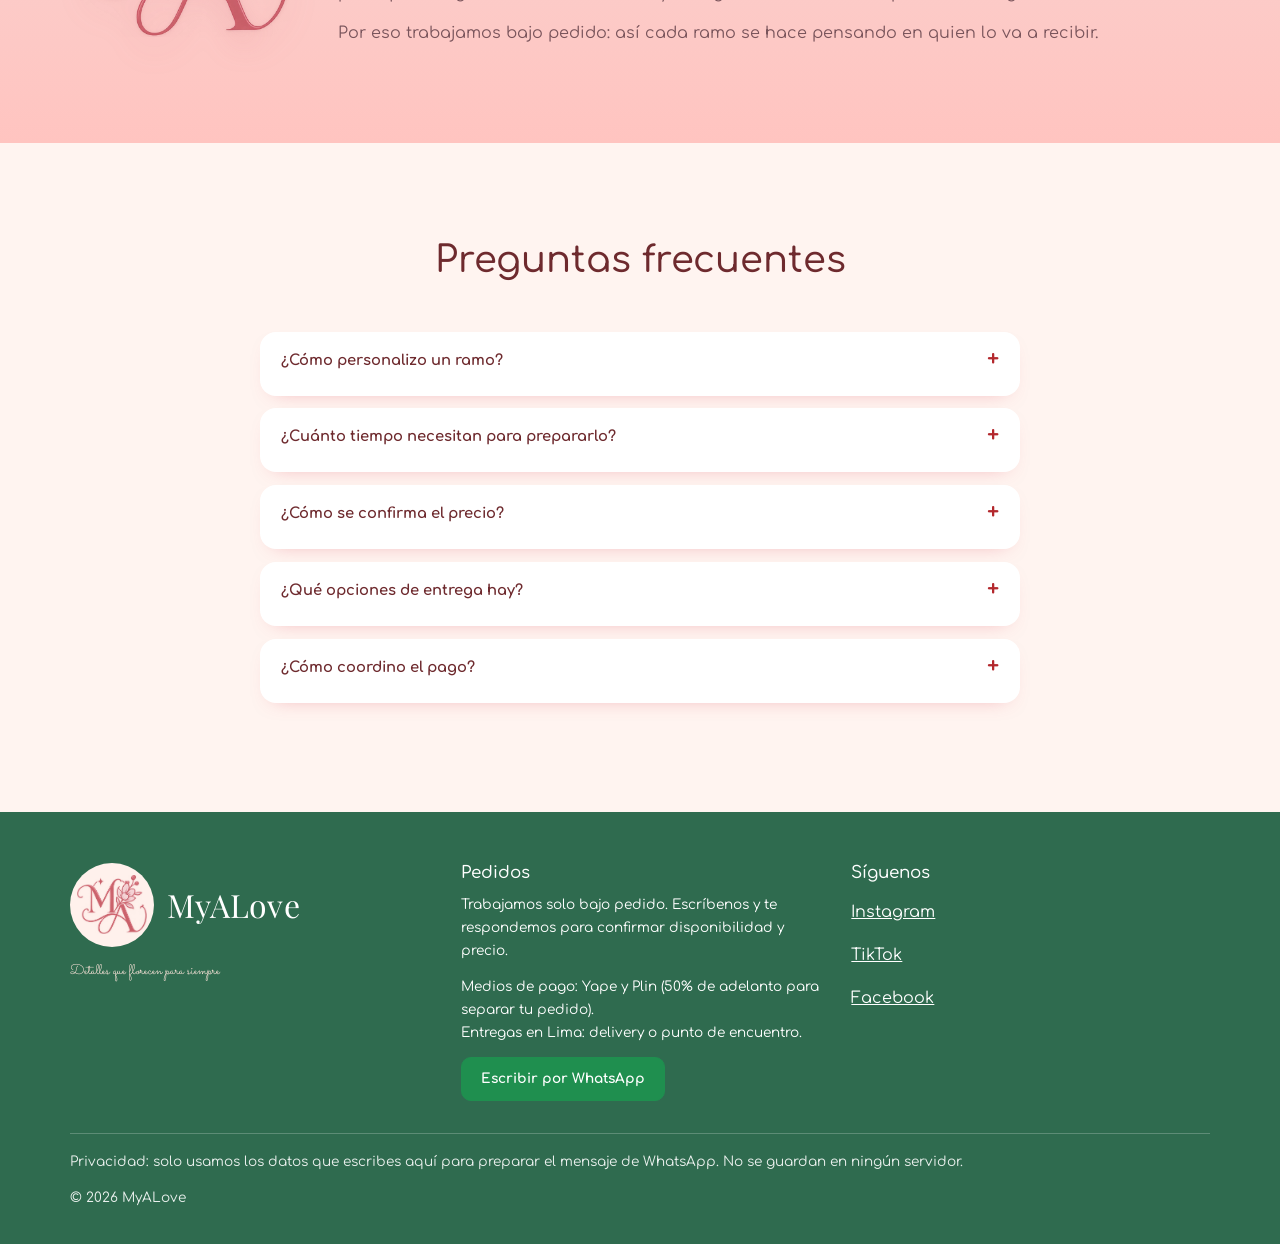
==== commit 45656300: "Add files via upload" ====
--- a/index.html
+++ b/index.html
@@ -113,7 +113,7 @@
       <div class="container">
         <header class="section__head reveal">
           <p class="kicker"><i class="star"></i>Destacados</p>
-          <h2>Elige tu ramo <span class="accent">favorito</span></h2>
+          <h2>Elige tu <span class="accent">favorito</span></h2>
         </header>
         <div class="feat-grid" id="featuredGrid" aria-live="polite"></div>
       </div>
@@ -157,8 +157,9 @@
         <div class="toolbar">
           <div class="search">
             <label for="catSearch" class="sr">Buscar ramo</label>
-            <input type="search" id="catSearch" placeholder="Buscar: rosas, princesas, anime, luces…" autocomplete="off">
-          </div>
+            <input type="search" id="catSearch" placeholder="Buscar: rosas, cuadro, maceta, anime, luces…" autocomplete="off">
+          </div>
+          <div class="filter-group"><p class="fl-label" id="lblTipo">Tipo de producto</p><div class="filters" id="typeFilters" role="group" aria-labelledby="lblTipo"></div></div>
           <div class="filter-group"><p class="fl-label" id="lblCat">Categoría</p><div class="filters" id="catFilters" role="group" aria-labelledby="lblCat"></div></div>
           <div class="filter-group"><p class="fl-label" id="lblFlor">Tipo de flor</p><div class="filters" id="flowerFilters" role="group" aria-labelledby="lblFlor"></div></div>
         </div>
@@ -187,8 +188,13 @@
         <div class="custom">
           <form id="customForm" class="card custom__form" novalidate>
             <div class="field">
-              <label for="fModel">Modelo de ramo</label>
+              <label for="fModel">Producto</label>
               <select id="fModel" required></select>
+            </div>
+
+            <div class="field" id="rowSize" hidden>
+              <label for="fSize">Tamaño</label>
+              <select id="fSize"></select>
             </div>
 
             <div class="field">
@@ -201,7 +207,7 @@
               <div class="chips" id="fSecondary"></div>
             </fieldset>
 
-            <div class="field">
+            <div class="field" id="rowQty">
               <label for="fQty">Cantidad de flores</label>
               <select id="fQty" required></select>
             </div>
@@ -210,8 +216,14 @@
               <legend>Extras</legend>
               <label class="switch" id="rowLed"><input type="checkbox" id="fLed"><span>Luces LED</span></label>
               <label class="switch" id="rowPlush"><input type="checkbox" id="fPlush"><span>Peluche</span></label>
+              <label class="switch" id="rowPhoto"><input type="checkbox" id="fPhoto"><span>Personalizar con fotos (me las envías por WhatsApp)</span></label>
               <label class="switch" id="rowCard"><input type="checkbox" id="fCard"><span>Tarjeta personalizada</span></label>
             </fieldset>
+
+            <div class="field" id="rowInit" hidden>
+              <label for="fInit">Iniciales o nombre <small>(máx. 20 caracteres)</small></label>
+              <input type="text" id="fInit" maxlength="20" autocomplete="off" placeholder="Ej.: M &amp; A">
+            </div>
 
             <div class="field">
               <label for="fNote">Dedicatoria <small>(máx. 200 caracteres)</small></label>
